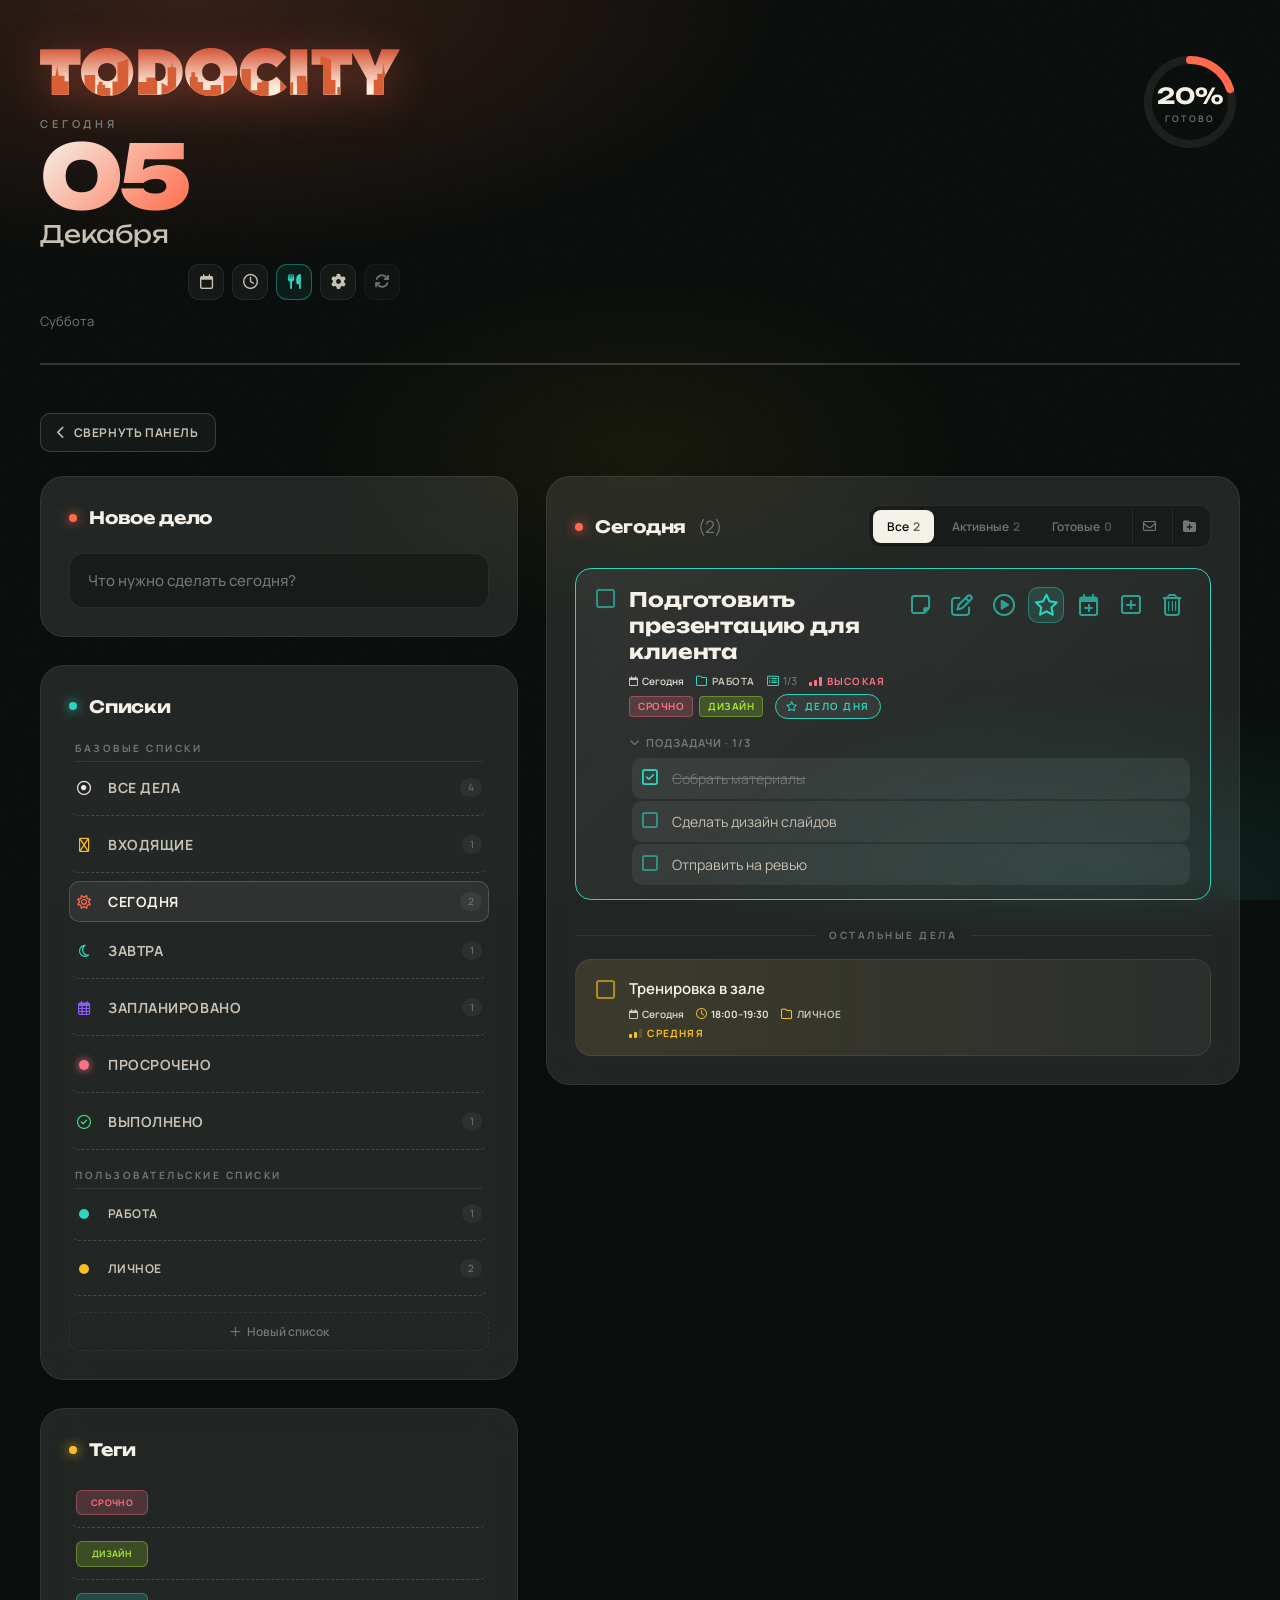
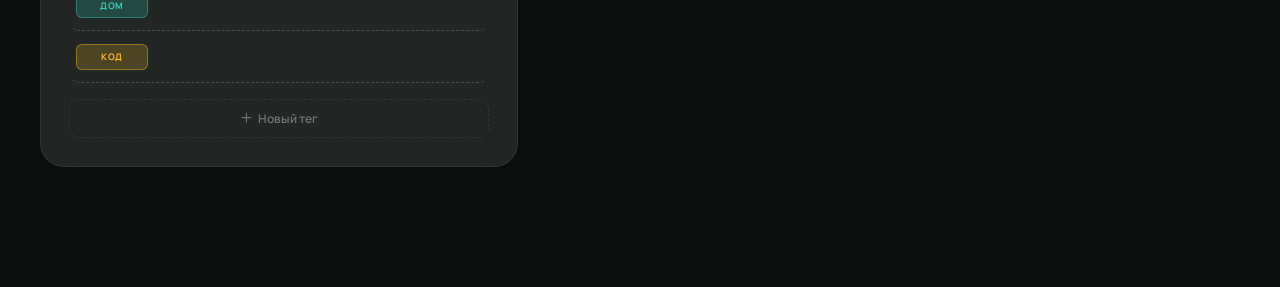
==== index.html @ 01aa70b5 "Mobile task card: full-width horizontal text, action buttons on own row, always visible on touch (v4" ====
<!DOCTYPE html>
<html lang="ru">
<head>
<meta charset="UTF-8">
<meta name="viewport" content="width=device-width, initial-scale=1.0">
<title>Список дел на день</title>
<link rel="preconnect" href="https://fonts.googleapis.com">
<link rel="preconnect" href="https://fonts.gstatic.com" crossorigin>
<link href="https://fonts.googleapis.com/css2?family=Unbounded:wght@400;700;900&family=Manrope:wght@300;400;500;600;700;800&display=swap" rel="stylesheet">
<link rel="stylesheet" href="https://cdnjs.cloudflare.com/ajax/libs/font-awesome/6.4.0/css/all.min.css">
<link rel="stylesheet" href="style.css?v=43">
<script src="main.js?v=44" defer></script>
</head>
<body>
<div class="app">
  <header class="header">
    <div class="header-left">
    <div class="brand">
      <img src="logo-todocity.svg" alt="TODOCITY" class="brand-img">
    </div>
    <div class="date-block">
      <div class="date-label" id="dateLabel">Сегодня</div>
      <div class="date-main">
        <div class="date-text">
          <div class="date-day" id="dateDay">--</div>
          <div class="date-month" id="dateMonth">---</div>
        </div>
        <div class="date-actions">
          <button class="calendar-toggle-btn" id="calToggle" aria-label="Открыть календарь">
            <i class="fa-regular fa-calendar"></i>
          </button>
          <button class="calendar-toggle-btn" id="timelineToggle" aria-label="Почасовое расписание" title="Почасовое расписание">
            <i class="fa-regular fa-clock"></i>
          </button>
          <a class="calendar-toggle-btn" href="calcalk/" title="КалКалк — калории и вода" aria-label="Открыть КалКалк">
            <i class="fa-solid fa-utensils"></i>
          </a>
          <button class="calendar-toggle-btn" id="settingsBtn" data-action="open-settings" title="Настройки">
            <i class="fa-solid fa-gear"></i>
          </button>
          <button class="calendar-toggle-btn" id="syncNowBtn" data-action="sync-toolbar" title="Синхронизировать" aria-label="Синхронизировать">
            <i class="fa-solid fa-arrows-rotate"></i>
          </button>
        </div>
      </div>
      <div class="date-weekday" id="dateWeekday">---</div>
      <div class="calendar-popover" id="calendarPopover" style="display: none;"></div>
    </div>
    </div>
    <div class="title-block">
      <div class="progress-ring">
        <svg width="100" height="100" viewBox="0 0 100 100">
          <circle class="bg" cx="50" cy="50" r="42"></circle>
          <circle class="fg" cx="50" cy="50" r="42" stroke-dasharray="263.9" stroke-dashoffset="263.9" id="progressCircle"></circle>
        </svg>
        <div class="progress-text">
          <div class="progress-num" id="progressNum">0%</div>
          <div class="progress-label">Готово</div>
        </div>
      </div>
    </div>
  </header>

  <div class="top-controls">
    <button id="toggleSidebarBtn" class="sidebar-toggle-btn" data-action="toggle-sidebar" title="Свернуть/Развернуть панель">
      <i class="fa-solid fa-chevron-left"></i>
      <span>Свернуть панель</span>
    </button>
  </div>

  <div class="main-grid">
    <div class="left-container">
      <div class="left-col">
        <section class="card" id="formCard">
          <h2 class="card-title"><span class="dot"></span>Новое дело</h2>
          <form class="add-form" id="addForm">
            <input type="text" class="input-text" id="taskInput" placeholder="Что нужно сделать сегодня?" maxlength="140" required>
            
<div class="form-collapsible">
  <div class="field-group">
  <div class="field-label">Дата начала работ</div>
    <input type="date" class="input-text" id="taskDueDateInput">
  </div>

  <div class="field-group">
    <div class="field-label">Время начала</div>
    <div class="time-input-wrap">
      <input type="time" class="input-text" id="taskStartTimeInput">
      <button type="button" class="time-clear-btn" data-clear="taskStartTimeInput" aria-label="Очистить время начала" title="Очистить"><i class="fa-solid fa-xmark"></i></button>
    </div>
  </div>

  <div class="field-group">
    <div class="field-label">Время окончания</div>
    <div class="time-input-wrap">
      <input type="time" class="input-text" id="taskEndTimeInput">
      <button type="button" class="time-clear-btn" data-clear="taskEndTimeInput" aria-label="Очистить время окончания" title="Очистить"><i class="fa-solid fa-xmark"></i></button>
    </div>
  </div>

  <div class="field-group">
  <div class="field-label">Дата завершения работ</div>
  <input type="date" class="input-text" id="taskEndDateInput">
</div>

  <div class="field-group">
    <div class="field-label">Список</div>
    <select id="taskGroupSelect" class="select-styled"></select>
  </div>

  <div class="field-group">
    <div class="field-label">Теги</div>
    <div class="tag-picker" id="formTagPicker"></div>
  </div>

  <div class="field-group">
    <div class="field-label">Важность</div>
    <div class="importance-picker">
      <button type="button" class="imp-btn active" data-imp="none"><div class="imp-bars"><span></span><span></span><span></span></div>Без</button>
      <button type="button" class="imp-btn" data-imp="low"><div class="imp-bars"><span></span><span></span><span></span></div>Низкая</button>
      <button type="button" class="imp-btn" data-imp="medium"><div class="imp-bars"><span></span><span></span><span></span></div>Средняя</button>
      <button type="button" class="imp-btn" data-imp="high"><div class="imp-bars"><span></span><span></span><span></span></div>Высокая</button>
    </div>
  </div>

  <!-- НОВОЕ ПОЛЕ: ТАЙМЕР -->
  <div class="field-group">
    <div class="field-label">Таймер</div>
    <select class="select-styled" id="taskTimerSelect">
      <option value="300">5 минут</option>
      <option value="600">10 минут</option>
      <option value="900">15 минут</option>
      <option value="1800" selected>30 минут</option>
      <option value="2700">45 минут</option>
      <option value="3600">60 минут</option>
      <option value="5400">90 минут</option>
    </select>
  </div>

  <!-- НОВОЕ ПОЛЕ: ПОВТОР -->
  <div class="field-group">
    <div class="field-label">Повтор</div>
    <div class="repeat-picker" id="formRepeatPicker">
      <div class="repeat-options">
        <button type="button" class="repeat-opt-btn active" data-rep="none">Без повтора</button>
        <button type="button" class="repeat-opt-btn" data-rep="daily">Ежедневно</button>
        <button type="button" class="repeat-opt-btn" data-rep="weekly">В дни недели</button>
        <button type="button" class="repeat-opt-btn" data-rep="monthly">Ежемесячно</button>
      </div>
      <div class="weekdays-picker" id="formWeekdaysPicker" style="display: none;">
        <button type="button" class="weekday-btn" data-day="0">Вс</button>
        <button type="button" class="weekday-btn" data-day="1">Пн</button>
        <button type="button" class="weekday-btn" data-day="2">Вт</button>
        <button type="button" class="weekday-btn" data-day="3">Ср</button>
        <button type="button" class="weekday-btn" data-day="4">Чт</button>
        <button type="button" class="weekday-btn" data-day="5">Пт</button>
        <button type="button" class="weekday-btn" data-day="6">Сб</button>
      </div>
    </div>
  </div>

  <div class="field-group">
    <div class="field-label">Заметка</div>
    <textarea class="input-text" id="taskNoteInput" placeholder="Дополнительные детали..." maxlength="300" rows="2"></textarea>
  </div>

  <div class="form-actions">
    <button type="button" class="btn-exit" id="formCancelBtn"><i class="fa-solid fa-xmark"></i>Выйти</button>
    <button type="submit" class="btn-primary"><i class="fa-solid fa-plus"></i>Добавить</button>
  </div>
  <div class="form-actions-hint"><kbd>Enter</kbd> — добавить&nbsp;·&nbsp;<kbd>Esc</kbd> — выйти</div>
</div>
          </form>
        </section>

        <section class="card" id="listsCard">
          <h2 class="card-title"><span class="dot teal"></span>Списки</h2>

          <div class="groups-subheader">Базовые списки</div>
    <div class="group-divider"></div>

          <div class="groups-list" id="groupsBar"></div>
        </section>

        <section class="card" id="tagsCard">
          <h2 class="card-title"><span class="dot amber"></span>Теги</h2>
          <div class="tags-list" id="tagsBar"></div>
        </section>
      </div>
    </div>

    <div class="right-col">
      <section class="card" id="tasksCard">
        <div class="tasks-header">
          <div class="tasks-title-wrap">
            <h2 class="card-title" style="margin:0;"><span class="dot"></span><span id="tasksTitleText">Все дела</span> <span id="taskCount" style="color: var(--muted); font-weight: 400; font-family: 'Manrope', sans-serif;">(0)</span></h2>
          </div>
          <div class="filters">
            <button class="filter-btn active" data-filter="all">Все<span class="count" id="cntAll">0</span></button>
            <button class="filter-btn" data-filter="active">Активные<span class="count" id="cntActive">0</span></button>
            <button class="filter-btn" data-filter="done">Готовые<span class="count" id="cntDone">0</span></button>
            <button class="filter-btn share-btn" data-action="open-share" title="Отправить список на e-mail"><i class="fa-regular fa-envelope"></i></button>
            <button class="filter-btn share-btn" data-action="add-folder" title="Добавить тематическую папку"><i class="fa-solid fa-folder-plus"></i></button>
          </div>
        </div>
        <div class="tasks-list" id="tasksList"></div>
      </section>
    </div>
  </div>
</div>

<!-- Модальное окно настроек -->
<div class="modal-overlay" id="settingsModal" style="display: none;">
  <div class="modal-content">
    <div class="modal-header">
      <h2 class="modal-title">Системные настройки</h2>
      <button class="modal-close" data-action="close-settings"><i class="fa-solid fa-times"></i></button>
    </div>
    <div class="setting-item">
      <span class="setting-label">Цвет темы</span>
      <div class="theme-switcher" id="themeSwitcher">
        <button class="theme-btn active" data-theme-val="dark"><i class="fa-solid fa-moon"></i>Тёмная</button>
        <button class="theme-btn" data-theme-val="light"><i class="fa-solid fa-sun"></i>Светлая</button>
      </div>
    </div>
    <div class="setting-item">
      <span class="setting-label">Автоформатирование списка дел на день</span>
      <label class="setting-check" title="Дело дня → повторяющиеся → по приоритету; без приоритета — в конце">
        <input type="checkbox" id="autoFormatCheck"><span class="switch"></span>
      </label>
    </div>
    <div class="setting-item sync-section">
      <span class="setting-label">Аккаунт и синхронизация</span>
      <div id="syncBox"></div>
    </div>
    <div class="setting-item" style="flex-direction: column; align-items: stretch; gap: 10px; border-bottom: none;">
      <span class="setting-label">Видимость базовых списков</span>
      <div class="visibility-list" id="visibilityList"></div>
    </div>
  </div>
</div>
<!-- Модальное окно заметки -->
<div class="modal-overlay" id="noteModal" style="display: none;">
  <div class="modal-content">
    <div class="modal-header">
      <h2 class="modal-title" id="noteModalTitle">Заметка</h2>
      <button class="modal-close" data-action="close-note"><i class="fa-solid fa-times"></i></button>
    </div>
    <div id="noteModalContent">
      <!-- Здесь будет редактор -->
    </div>
    <div class="note-modal-footer" id="noteModalFooter">
      <button class="btn-cancel" data-action="cancel-edit-note">Отмена</button>
      <button class="btn-save" data-action="save-edit-note">Сохранить</button>
    </div>
  </div>
</div>
<!-- Модальное окно кастомизации иконки -->
<div class="modal-overlay" id="iconModal" style="display: none;">
  <div class="modal-content">
    <div class="modal-header">
      <h2 class="modal-title">Настройка иконки</h2>
      <button class="modal-close" data-action="close-icon-modal"><i class="fa-solid fa-times"></i></button>
    </div>
    <div class="setting-item" style="border: none; padding-bottom: 20px;">
      <span class="setting-label">Цвет иконки</span>
      <div class="palette-wrap">
        <input type="color" id="iconColorPicker" class="color-picker" value="#ff6b4a">
      </div>
    </div>
    <div class="field-label" style="margin-bottom: 10px;">Выбрать иконку</div>
    <div class="icon-picker-grid" id="iconPickerGrid"></div>
  </div>
</div>
<!-- Плавающий таймер -->
<div class="floating-timer" id="floatingTimer" style="display: none;">
  <div class="ft-icon"><i class="fa-regular fa-circle-dot"></i></div>
  <div class="ft-info">
    <div class="ft-text" id="ftText">Фокус</div>
    <div class="ft-time" id="ftTime">30:00</div>
  </div>
  <button class="ft-btn" id="ftToggle" data-action="toggle-pause"><i class="fa-regular fa-circle-pause"></i></button>
  <button class="ft-btn danger" id="ftStop" data-action="stop-timer"><i class="fa-regular fa-circle-stop"></i></button>
</div>
<!-- Выезжающая панель почасового расписания -->
<div class="timeline-panel" id="timelinePanel">
  <div class="timeline-header">
    <h3 class="timeline-title">Почасовое расписание</h3>
    <button class="timeline-close" id="timelineClose" aria-label="Задвинуть панель" title="Задвинуть панель">
      <i class="fa-solid fa-chevron-right"></i>
    </button>
  </div>
  <div class="timeline-subtitle" id="timelineSubtitle">—</div>
  <div class="timeline-now-clock" id="timelineNowClock" style="display: none;"></div>
  <div class="timeline-hours" id="timelineHours"></div>
</div>
<!-- Модальное окно отправки списка на e-mail -->
<div class="modal-overlay" id="shareModal" style="display: none;">
  <div class="modal-content">
    <div class="modal-header">
      <h2 class="modal-title">Отправить список на e-mail</h2>
      <button class="modal-close" data-action="close-share"><i class="fa-solid fa-times"></i></button>
    </div>
    <div class="setting-item" style="flex-direction: column; align-items: stretch; gap: 10px; border-bottom: none;">
      <span class="setting-label">Получатель (e-mail)</span>
      <input type="email" class="input-text" id="shareEmailInput" placeholder="name@example.com">
      <span class="setting-label">Тема письма</span>
      <input type="text" class="input-text" id="shareSubjectInput" maxlength="120">
      <span class="setting-label">Предпросмотр письма</span>
      <div id="sharePreview" class="share-preview"></div>
      <span class="setting-label">Текстовая версия (отправится через почтовую программу, можно поправить)</span>
      <textarea class="input-text" id="shareBodyInput" rows="8" style="min-height: 150px;"></textarea>
    </div>
    <div class="note-modal-footer">
      <button class="btn-cancel" data-action="cancel-share">Отмена</button>
      <button class="btn-cancel" data-action="copy-share-html"><i class="fa-regular fa-copy"></i> Скопировать красивое письмо</button>
      <button class="btn-save" data-action="send-share"><i class="fa-regular fa-paper-plane"></i> Отправить</button>
    </div>
  </div>
</div>
<div class="toast-container" id="toastContainer"></div>
</body>
</html>
---- style.css ----
:root {
  /* Базовые (тёмная тема) */
  --bg: #0a0e0c;
  --bg-elevated: #131816;
  --bg-card: rgba(255, 255, 255, 0.045);
  --bg-card-hover: rgba(255, 255, 255, 0.07);
  --bg-input: rgba(0, 0, 0, 0.28);
  --bg-input-focus: rgba(0, 0, 0, 0.4);
  --bg-input-active: rgba(255, 255, 255, 0.06);
  --fg: #f5f1e8;
  --fg-dim: #c7c0b3;
  --muted: #6f7872;
  --border: rgba(245, 241, 232, 0.08);
  --border-strong: rgba(245, 241, 232, 0.18);
  --accent: #ff6b4a;
  --accent-2: #2dd4bf;
  --accent-3: #fbbf24;
  --danger: #fb7185;
  --success: #4ade80;
}

body[data-theme="light"] {
  --bg: #f0f4f2;
  --bg-elevated: #ffffff;
  --bg-card: rgba(0, 0, 0, 0.025);
  --bg-card-hover: rgba(0, 0, 0, 0.045);
  --bg-input: rgba(0, 0, 0, 0.04);
  --bg-input-focus: rgba(0, 0, 0, 0.06);
  --bg-input-active: rgba(0, 0, 0, 0.06);
  --fg: #1a1e1c;
  --fg-dim: #4a524e;
  --muted: #8a948f;
  --border: rgba(0, 0, 0, 0.08);
  --border-strong: rgba(0, 0, 0, 0.15);
  --accent: #e54a2a;
  --accent-2: #0d9488;
  --accent-3: #d97706;
  --danger: #e11d48;
  --success: #16a34a;
}

* { box-sizing: border-box; margin: 0; padding: 0; }
html { scroll-behavior: smooth; }

body {
  background: var(--bg); color: var(--fg);
  font-family: 'Manrope', sans-serif;
  min-height: 100vh; position: relative; overflow-x: hidden;
  font-weight: 400; line-height: 1.5;
}

body::before {
  content: ''; position: fixed; inset: 0;
  background:
    radial-gradient(ellipse 80% 50% at 15% 0%, rgba(255, 107, 74, 0.18), transparent 60%),
    radial-gradient(ellipse 60% 40% at 85% 100%, rgba(45, 212, 191, 0.13), transparent 60%),
    radial-gradient(ellipse 40% 30% at 50% 50%, rgba(251, 191, 36, 0.06), transparent 70%);
  pointer-events: none; z-index: 0;
  transition: opacity 0.3s;
}

body[data-theme="light"]::before {
  background:
    radial-gradient(ellipse 80% 50% at 15% 0%, rgba(255, 107, 74, 0.1), transparent 60%),
    radial-gradient(ellipse 60% 40% at 85% 100%, rgba(13, 148, 136, 0.08), transparent 60%);
}

body::after {
  content: ''; position: fixed; inset: 0;
  background-image: url("data:image/svg+xml,%3Csvg viewBox='0 0 200 200' xmlns='http://www.w3.org/2000/svg'%3E%3Cfilter id='n'%3E%3CfeTurbulence type='fractalNoise' baseFrequency='0.9' numOctaves='3'/%3E%3C/filter%3E%3Crect width='100%25' height='100%25' filter='url(%23n)' opacity='0.4'/%3E%3C/svg%3E");
  opacity: 0.035; pointer-events: none; z-index: 0; mix-blend-mode: overlay;
}

.app { position: relative; z-index: 1; padding: 48px 40px 120px; transition: margin-right 0.45s cubic-bezier(0.22, 1, 0.36, 1); }
/* Открытый таймлайн сдвигает контент влево, а не перекрывает его */
body.timeline-open .app { margin-right: 420px; }

/* ===== ШАПКА ===== */
.header { display: flex; justify-content: space-between; align-items: flex-start; margin-bottom: 48px; padding-bottom: 32px; border-bottom: 2px solid var(--border-strong); gap: 32px; flex-wrap: wrap; }

.header-left { display: flex; flex-direction: column; gap: 20px; width: min(360px, 100%); }
.brand { display: inline-flex; align-items: center; gap: 12px; }
.brand-img { width: 100%; height: auto; display: block; filter: drop-shadow(0 8px 20px rgba(255, 107, 74, 0.35)); }
.date-block { position: relative; display: flex; flex-direction: column; gap: 6px; }
.date-label { font-size: 11px; letter-spacing: 0.35em; text-transform: uppercase; color: var(--muted); font-weight: 700; }
.date-main { display: flex; flex-wrap: wrap; align-items: flex-end; justify-content: space-between; gap: 12px; container-type: inline-size; }
.date-text { display: flex; flex-direction: column; align-items: flex-start; gap: 2px; flex: 0 1 auto; min-width: 0; white-space: nowrap; }
.date-day { font-family: 'Unbounded', sans-serif; font-size: 88px; font-weight: 900; line-height: 0.85; background: linear-gradient(135deg, var(--fg) 0%, var(--accent) 100%); -webkit-background-clip: text; background-clip: text; color: transparent; letter-spacing: -0.04em; }
.date-month { font-family: 'Unbounded', sans-serif; font-size: 24px; font-weight: 400; color: var(--fg-dim); }
.date-actions { display: flex; flex-wrap: wrap; justify-content: flex-end; gap: 8px; flex: 0 0 auto; margin-left: auto; }
/* дата подстраивается под фактическую ширину блока, кнопки не сжимаются */
@container (max-width: 340px) { .date-day { font-size: 64px; } .date-month { font-size: 18px; } }
@container (max-width: 300px) { .date-day { font-size: 54px; } .date-month { font-size: 16px; } .calendar-toggle-btn { width: 30px; height: 30px; flex-basis: 30px; font-size: 13px; border-radius: 9px; } }
.date-weekday { font-size: 13px; color: var(--muted); margin-top: 2px; }

.calendar-toggle-btn {
  margin-bottom: 4px; width: 36px; height: 36px; flex: 0 0 36px;
  background: var(--bg-card); border: 1px solid var(--border);
  border-radius: 11px; color: var(--fg-dim); cursor: pointer;
  font-size: 15px; display: flex; align-items: center; justify-content: center;
  transition: all 0.2s; text-decoration: none;
}
.calendar-toggle-btn:hover { border-color: var(--accent); color: var(--accent); background: rgba(255,107,74,0.1); }
/* Переход в КалКалк — цветная, чтобы отличалась от прочих кнопок блока */
a.calendar-toggle-btn { color: var(--accent-2); border-color: color-mix(in srgb, var(--accent-2) 40%, transparent); background: color-mix(in srgb, var(--accent-2) 8%, transparent); }
a.calendar-toggle-btn:hover { color: var(--accent-2); border-color: var(--accent-2); background: color-mix(in srgb, var(--accent-2) 18%, transparent); }

/* ===== КАЛЕНДАРЬ ===== */
.calendar-popover {
  position: absolute; top: 100%; left: 0; margin-top: 16px;
  background: var(--bg-elevated); border: 1px solid var(--border-strong);
  border-radius: 16px; padding: 16px; z-index: 50;
  width: 300px; box-shadow: 0 12px 32px rgba(0,0,0,0.2);
  backdrop-filter: blur(20px); -webkit-backdrop-filter: blur(20px);
  animation: task-in 0.2s ease-out;
}
.cal-header { display: flex; justify-content: space-between; align-items: center; margin-bottom: 12px; }
.cal-title { background: transparent; border: none; color: var(--fg); font-family: 'Unbounded', sans-serif; font-weight: 700; cursor: pointer; font-size: 13px; text-transform: capitalize; padding: 4px 8px; border-radius: 6px; transition: all 0.2s; }
.cal-title:hover { background: var(--bg-card-hover); color: var(--accent); }
.cal-nav-btn { background: transparent; border: 1px solid var(--border); color: var(--fg-dim); width: 28px; height: 28px; border-radius: 8px; cursor: pointer; display: flex; align-items: center; justify-content: center; transition: all 0.2s; }
.cal-nav-btn:hover { border-color: var(--accent); color: var(--accent); }

.cal-grid { display: grid; grid-template-columns: repeat(7, 1fr); gap: 4px; }
.cal-months-grid { grid-template-columns: repeat(3, 1fr); gap: 8px; }
.cal-day-name { font-size: 10px; color: var(--muted); text-align: center; padding-bottom: 8px; font-weight: 700; text-transform: uppercase; }

.cal-day, .cal-month {
  background: var(--bg-card); border: 1px solid transparent;
  color: var(--fg-dim); font-size: 12px; font-weight: 600;
  border-radius: 8px; padding: 8px 0; cursor: pointer; transition: all 0.15s;
  display: flex; align-items: center; justify-content: center; text-align: center;
}
.cal-day:hover, .cal-month:hover { background: var(--bg-card-hover); color: var(--fg); border-color: var(--border-strong); }
.cal-day.outside { opacity: 0.3; }
.cal-day.today, .cal-month.current { background: var(--accent-3); color: #0a0e0c; border-color: var(--accent-3); font-weight: 800; }
.cal-day.selected, .cal-month.selected { border-color: var(--accent); color: var(--accent); box-shadow: 0 0 0 1px var(--accent); background: rgba(255,107,74,0.1); }
.cal-day.today.selected { background: var(--accent); color: #fff; border-color: var(--accent); box-shadow: none; }

.cal-today-btn { margin-top: 12px; width: 100%; padding: 8px; background: var(--bg-card); border: 1px solid var(--border); color: var(--fg-dim); border-radius: 8px; cursor: pointer; font-family: inherit; font-size: 11px; font-weight: 700; text-transform: uppercase; letter-spacing: 0.1em; transition: all 0.2s; }
.cal-today-btn:hover { background: var(--accent); color: #fff; border-color: var(--accent); }

.title-block { display: flex; flex-direction: column; align-items: flex-end; gap: 12px; }
.title { font-family: 'Unbounded', sans-serif; font-size: 32px; font-weight: 700; line-height: 1; letter-spacing: -0.02em; display: flex; align-items: center; gap: 12px; }
.title .logo-mark { width: 38px; height: 38px; border-radius: 10px; background: linear-gradient(135deg, var(--accent), var(--accent-3)); display: flex; align-items: center; justify-content: center; font-size: 16px; color: #0a0e0c; box-shadow: 0 8px 24px rgba(255, 107, 74, 0.35); }
.subtitle { font-size: 13px; color: var(--muted); text-align: right; }

.progress-ring { position: relative; width: 100px; height: 100px; margin-top: 4px; }
.progress-ring svg { transform: rotate(-90deg); display: block; }
.progress-ring circle { fill: none; stroke-width: 8; }
.progress-ring .bg { stroke: var(--border); }
.progress-ring .fg { stroke: var(--accent); stroke-linecap: round; transition: stroke-dashoffset 0.8s cubic-bezier(0.4, 0, 0.2, 1), stroke 0.4s; }
.progress-text { position: absolute; inset: 0; display: flex; flex-direction: column; align-items: center; justify-content: center; }
.progress-num { font-family: 'Unbounded', sans-serif; font-size: 22px; font-weight: 700; }
.progress-label { font-size: 9px; letter-spacing: 0.25em; color: var(--muted); text-transform: uppercase; font-weight: 600; }

/* ===== ВЕРХНЯЯ ПАНЕЛЬ КНОПОК ===== */
.top-controls {
  display: flex;
  gap: 12px;
  align-items: center;
  margin-bottom: 24px;
}
.sidebar-toggle-btn, .settings-btn {
  display: inline-flex; align-items: center; gap: 8px;
  background: var(--bg-card); border: 1px solid var(--border-strong);
  color: var(--fg-dim); padding: 10px 16px; border-radius: 10px;
  cursor: pointer; font-family: inherit; font-size: 12px; font-weight: 700;
  text-transform: uppercase; letter-spacing: 0.05em; transition: all 0.2s;
  white-space: nowrap;
}
.settings-btn { padding: 10px 12px; }
#syncNowBtn.logged-out { opacity: 0.55; }
.sidebar-toggle-btn:hover, .settings-btn:hover { background: var(--bg-card-hover); color: var(--accent); border-color: var(--accent); }
.sidebar-toggle-btn i, .settings-btn i { font-size: 13px; }

/* ===== СЕТКА ===== */
.main-grid { display: grid; grid-template-columns: 1fr 1.45fr; gap: 28px; align-items: start; transition: grid-template-columns 0.3s ease; }
.left-container { display: flex; flex-direction: column; gap: 20px; position: sticky; top: 32px; }
.left-col { display: flex; flex-direction: column; gap: 28px; }
.right-col { display: flex; flex-direction: column; gap: 28px; }

body.sidebar-collapsed .main-grid { grid-template-columns: 1fr; justify-items: center; }
body.sidebar-collapsed .left-col { display: none; }
body.sidebar-collapsed .right-col { width: 100%; max-width: 840px; margin: 0 auto; }

/* ===== КАРТОЧКА ===== */
.card { background: rgba(255, 255, 255, 0.10); border: 1px solid var(--border); border-radius: 24px; padding: 28px; backdrop-filter: blur(20px); -webkit-backdrop-filter: blur(20px); width: 100%; }
body[data-theme="light"] .card { background: rgba(255, 255, 255, 0.75); box-shadow: 0 4px 12px rgba(0,0,0,0.04); }
.card-title { font-family: 'Unbounded', sans-serif; font-size: 17px; font-weight: 700; letter-spacing: -0.01em; margin-bottom: 22px; display: flex; align-items: center; gap: 12px; }
.card-title .dot { width: 8px; height: 8px; border-radius: 50%; background: var(--accent); box-shadow: 0 0 12px var(--accent); }
.card-title .dot.teal { background: var(--accent-2); box-shadow: 0 0 12px var(--accent-2); }
.card-title .dot.amber { background: var(--accent-3); box-shadow: 0 0 12px var(--accent-3); }

/* ===== ФОРМА ===== */
.add-form { display: flex; flex-direction: column; }
.input-text { width: 100%; background: var(--bg-input); border: 1px solid var(--border); border-radius: 14px; padding: 16px 18px; color: var(--fg); font-family: inherit; font-size: 15px; font-weight: 500; transition: all 0.2s; }
.input-text:focus { outline: none; border-color: var(--accent); background: var(--bg-input-focus); box-shadow: 0 0 0 4px rgba(255, 107, 74, 0.1); }
.input-text::placeholder { color: var(--muted); }
textarea.input-text { resize: vertical; min-height: 60px; font-family: inherit; line-height: 1.5; margin-top: 4px; }
input[type="date"].input-text { color-scheme: dark; padding-right: 44px; }
body[data-theme="light"] input[type="date"].input-text { color-scheme: light; }
input[type="time"].input-text { color-scheme: dark; padding-right: 44px; }
body[data-theme="light"] input[type="time"].input-text { color-scheme: light; }
/* Быстрая очистка времени: крестик появляется при заданном значении */
.time-input-wrap { position: relative; }
.time-input-wrap.has-value input[type="time"].input-text { padding-right: 72px; }
.time-input-wrap.has-value input[type="time"].edit-input { padding-right: 62px; }
.time-clear-btn { position: absolute; right: 42px; top: 50%; transform: translateY(-50%); width: 22px; height: 22px; display: none; align-items: center; justify-content: center; border: none; border-radius: 6px; background: transparent; color: var(--muted); cursor: pointer; font-size: 12px; transition: all 0.15s; }
.time-input-wrap.has-value .time-clear-btn { display: flex; }
.time-clear-btn:hover { color: var(--fg); background: var(--bg-input-active); }

.form-collapsible {
  display: flex; flex-direction: column; gap: 20px;
  overflow: hidden; max-height: 1400px; opacity: 1;
  transition: max-height 0.3s ease, opacity 0.3s ease, margin-top 0.3s ease;
  margin-top: 20px;
}
.add-form:not(.active) .form-collapsible {
  max-height: 0; opacity: 0; margin-top: 0; pointer-events: none;
}

.field-group { display: flex; flex-direction: column; gap: 12px; }
.field-label { font-size: 10px; letter-spacing: 0.25em; text-transform: uppercase; color: var(--muted); font-weight: 700; }

.select-styled { width: 100%; background: var(--bg-input); border: 1px solid var(--border); border-radius: 14px; padding: 16px 44px 16px 18px; color: var(--fg); font-family: inherit; font-size: 15px; font-weight: 500; appearance: none; -webkit-appearance: none; cursor: pointer; background-image: url("data:image/svg+xml,%3Csvg xmlns='http://www.w3.org/2000/svg' viewBox='0 0 24 24' fill='none' stroke='%238a948f' stroke-width='2'%3E%3Cpolyline points='6 9 12 15 18 9'%3E%3C/polyline%3E%3C/svg%3E"); background-repeat: no-repeat; background-position: right 18px center; background-size: 16px; transition: all 0.2s; }
.select-styled:focus { outline: none; border-color: var(--accent); box-shadow: 0 0 0 4px rgba(255, 107, 74, 0.1); }
.select-styled option { background: var(--bg-elevated); color: var(--fg); }

/* ===== ВАЖНОСТЬ ===== */
.importance-picker { display: grid; grid-template-columns: repeat(4, 1fr); gap: 8px; }
.imp-btn { background: var(--bg-input); border: 1px solid var(--border); border-radius: 12px; padding: 12px 4px; color: var(--fg-dim); font-family: inherit; font-size: 12px; font-weight: 600; cursor: pointer; transition: all 0.2s; display: flex; flex-direction: column; align-items: center; gap: 8px; }
.imp-btn:hover { background: var(--bg-card-hover); color: var(--fg); }
.imp-btn[data-imp="none"] { color: var(--muted); }
.imp-btn[data-imp="low"] { color: var(--success); }
.imp-btn[data-imp="medium"] { color: var(--accent-3); }
.imp-btn[data-imp="high"] { color: var(--danger); }
.imp-btn.active { background: var(--bg-input-active); border-color: currentColor; box-shadow: 0 0 0 1px currentColor, 0 8px 24px -8px currentColor; }
.imp-bars { display: flex; gap: 3px; align-items: flex-end; height: 14px; }
.imp-bars span { width: 4px; background: currentColor; border-radius: 1px; }

.imp-btn[data-imp="none"] .imp-bars span:nth-child(1) { height: 5px; opacity: 0.25; }
.imp-btn[data-imp="none"] .imp-bars span:nth-child(2) { height: 9px; opacity: 0.25; }
.imp-btn[data-imp="none"] .imp-bars span:nth-child(3) { height: 14px; opacity: 0.25; }
.imp-btn[data-imp="low"] .imp-bars span:nth-child(1) { height: 5px; opacity: 1; }
.imp-btn[data-imp="low"] .imp-bars span:nth-child(2) { height: 9px; opacity: 0.25; }
.imp-btn[data-imp="low"] .imp-bars span:nth-child(3) { height: 14px; opacity: 0.25; }
.imp-btn[data-imp="medium"] .imp-bars span:nth-child(1) { height: 5px; opacity: 1; }
.imp-btn[data-imp="medium"] .imp-bars span:nth-child(2) { height: 9px; opacity: 1; }
.imp-btn[data-imp="medium"] .imp-bars span:nth-child(3) { height: 14px; opacity: 0.25; }
.imp-btn[data-imp="high"] .imp-bars span:nth-child(1) { height: 5px; opacity: 1; }
.imp-btn[data-imp="high"] .imp-bars span:nth-child(2) { height: 9px; opacity: 1; }
.imp-btn[data-imp="high"] .imp-bars span:nth-child(3) { height: 14px; opacity: 1; }

.btn-primary { background: var(--fg); color: var(--bg); border: none; border-radius: 14px; padding: 16px 24px; font-family: 'Unbounded', sans-serif; font-size: 13px; font-weight: 700; letter-spacing: 0.05em; cursor: pointer; transition: all 0.25s; display: flex; align-items: center; justify-content: center; gap: 10px; text-transform: uppercase; }
.btn-primary:hover { background: var(--accent); color: #fff; transform: translateY(-2px); box-shadow: 0 12px 28px -8px var(--accent); }
.btn-primary:active { transform: translateY(0); }
.form-actions { display: flex; gap: 10px; }
.form-actions .btn-primary { flex: 1; }
.btn-exit { flex: 1; background: transparent; color: var(--fg-dim); border: 1px solid var(--border-strong); border-radius: 14px; padding: 16px 24px; font-family: 'Unbounded', sans-serif; font-size: 13px; font-weight: 700; letter-spacing: 0.05em; text-transform: uppercase; cursor: pointer; display: flex; align-items: center; justify-content: center; gap: 10px; transition: all 0.25s; }
.btn-exit:hover { color: var(--fg); background: var(--bg-card-hover); }
.btn-exit:active { transform: translateY(1px); }
.form-actions-hint { display: flex; align-items: center; justify-content: center; gap: 4px; font-size: 11px; color: var(--muted); }
.form-actions-hint kbd { font-family: inherit; font-size: 10px; padding: 2px 6px; background: var(--bg-input); border: 1px solid var(--border); border-radius: 4px; color: var(--fg-dim); }

/* ===== ПАЛИТРА И ТЕГИ ===== */
.palette-wrap { display: flex; align-items: center; gap: 10px; cursor: pointer; }
.color-picker { width: 32px; height: 32px; border: 1px solid var(--border-strong); border-radius: 8px; cursor: pointer; background: transparent; padding: 0; }
.color-picker::-webkit-color-swatch-wrapper { padding: 2px; }
.color-picker::-webkit-color-swatch { border: none; border-radius: 6px; }
.color-picker::-moz-color-swatch { border: none; border-radius: 6px; }
.palette-label { font-size: 11px; color: var(--fg-dim); font-weight: 700; text-transform: uppercase; letter-spacing: 0.05em; }

.tags-list { display: flex; flex-direction: column; gap: 0; margin-bottom: 0; }
.tag-item { display: flex; align-items: center; justify-content: flex-start; border-radius: 10px; padding: 0 6px 0 6px; transition: all 0.2s; border: 1px solid transparent; border-bottom: 1px dashed var(--border-strong); padding-bottom: 8px; margin-bottom: 8px; }
.tag-item:last-child { border-bottom: none; margin-bottom: 0; padding-bottom: 0; }
.tag-pill { display: inline-flex; align-items: center; justify-content: center; width: calc(8ch + 24px); flex-shrink: 0; padding: 5px 12px; border-radius: 6px; background: color-mix(in srgb, var(--tag-color) 20%, transparent); color: var(--tag-color); font-size: 9px; font-weight: 700; text-transform: uppercase; letter-spacing: 0.05em; border: 1px solid color-mix(in srgb, var(--tag-color) 40%, transparent); white-space: nowrap; overflow: hidden; text-overflow: ellipsis; margin: 4px 0; }
.tag-controls { display: flex; gap: 2px; opacity: 0; transition: opacity 0.15s; flex-shrink: 0; margin-left: auto; }
.tag-item:hover .tag-controls { opacity: 1; }
.tag-control-btn { background: transparent; border: none; color: var(--muted); cursor: pointer; font-size: 12px; border-radius: 6px; padding: 6px; transition: all 0.15s; }
.tag-control-btn:hover { color: var(--fg); background: var(--bg-card-hover); }
.tag-control-btn.delete:hover { color: var(--danger); }

.tag-picker { display: flex; flex-wrap: wrap; gap: 8px; }
.tag-picker-btn { padding: 6px 12px; border-radius: 8px; border: 1px solid var(--border-strong); background: var(--bg-input); color: var(--fg-dim); cursor: pointer; font-family: inherit; font-size: 11px; font-weight: 700; text-transform: uppercase; transition: all 0.2s; }
.tag-picker-btn:hover { border-color: var(--tag-color); color: var(--fg); }
.tag-picker-btn.active { background: color-mix(in srgb, var(--tag-color) 15%, transparent); border-color: var(--tag-color); color: var(--tag-color); }

/* ===== СПИСКИ (ГРУППЫ) ===== */
.groups-list { display: flex; flex-direction: column; gap: 0; }

/* Заголовок для пользовательских списков */
.groups-subheader {
  font-size: 10px;
  letter-spacing: 0.25em;
  text-transform: uppercase;
  color: var(--muted);
  font-weight: 700;
  margin: 10px 6px 0px; /* Обновлено */
}

/* Grid Layout для идеального выравнивания */
.group-item { 
  display: grid; 
  grid-template-columns: 28px 1fr auto; 
  align-items: center; 
  gap: 10px; 
  border-radius: 10px; 
  padding: 0 6px 0 0; 
  transition: background 0.2s, border-color 0.2s; 
  border: 1px solid transparent; 
  border-bottom: 1px dashed var(--border-strong); 
  padding-bottom: 8px; 
  margin-bottom: 8px; 
  position: relative;
}
.group-item.active { background: var(--bg-input-active); border-color: var(--border-strong); border-style: solid; padding-bottom: 0; }
.group-item:last-child { border-bottom: none; margin-bottom: 0; padding-bottom: 0; }

/* Drag and Drop для списков */
.group-item.drop-target { 
  background: color-mix(in srgb, var(--accent) 15%, transparent); 
  border-color: var(--accent); 
  border-style: solid; 
  transform: scale(1.02); 
  box-shadow: 0 4px 12px rgba(0,0,0,0.1);
}

/* Системные списки */
.group-item.system-group .group-select-btn { font-size: 14px; }
.group-item.system-group .group-name { font-weight: 700; }

/* Иконки списков (квадратные для выравнивания) */
.group-icon { 
  display: flex; align-items: center; justify-content: center; 
  width: 28px; height: 28px; border-radius: 8px; cursor: pointer; 
  transition: all 0.2s; flex-shrink: 0; font-size: 14px; 
}
.group-icon:hover { background: rgba(255,255,255,0.1); transform: scale(1.1); }
.group-dot { width: 10px; height: 10px; border-radius: 50%; flex-shrink: 0; justify-self: center; }

.group-select-btn { 
  display: flex; align-items: center; gap: 10px; background: transparent; 
  border: none; color: var(--fg-dim); padding: 10px 0; cursor: pointer; 
  text-align: left; font-family: inherit; font-size: 12px; font-weight: 700; 
  text-transform: uppercase; letter-spacing: 0.04em; 
  width: 100%; overflow: hidden;
}
.group-item.active .group-select-btn { color: var(--fg); }
.group-select-btn:hover { color: var(--fg); }
.group-name { white-space: nowrap; overflow: hidden; text-overflow: ellipsis; }

/* Контейнер для кнопок и счетчика */
.group-right-controls { 
  display: flex; align-items: center; gap: 4px; 
  justify-content: flex-end; 
  z-index: 1;
}
.group-count { font-size: 10px; font-weight: 500; color: var(--muted); background: rgba(255,255,255,0.05); padding: 2px 8px; border-radius: 10px; }
.group-controls { display: flex; gap: 2px; opacity: 0; transition: opacity 0.15s; position: absolute; right: 65px; background: linear-gradient(90deg, transparent, var(--bg-input-active) 30%); padding-left: 20px; }
.group-item:hover .group-controls, .group-item.active .group-controls { opacity: 1; }
.group-control-btn { background: transparent; border: none; color: var(--muted); cursor: pointer; padding: 6px; font-size: 12px; border-radius: 6px; transition: all 0.15s; }
.group-control-btn:hover { color: var(--fg); background: var(--bg-card-hover); }
.group-control-btn.delete:hover { color: var(--danger); }

/* Разделитель между системными и пользовательскими списками */
.group-divider {
  height: 1px;
  background: var(--border-strong);
  margin: 5px 6px 5px;
  border-radius: 2px;
  opacity: 0.5;
}

.add-list-btn { margin-top: 8px; width: 100%; background: transparent; border: 1px dashed var(--border); color: var(--muted); padding: 10px; border-radius: 10px; cursor: pointer; display: flex; align-items: center; justify-content: center; gap: 6px; transition: all 0.2s; font-family: inherit; font-size: 12px; font-weight: 600; }
.add-list-btn:hover { border-color: var(--accent-2); color: var(--accent-2); }
.add-group-input-wrap, .edit-group-wrap { display: flex; flex-direction: column; gap: 10px; background: var(--bg-input); border: 1px solid var(--accent-2); border-radius: 12px; padding: 12px; animation: task-in 0.2s ease-out; margin-top: 6px; margin-bottom: 8px; }
.add-group-input { width: 100%; background: transparent; border: none; border-bottom: 1px solid var(--border); outline: none; color: var(--fg); padding: 6px 0; font-family: inherit; font-size: 13px; font-weight: 600; }
.add-group-input:focus { border-color: var(--accent-2); }
.edit-group-actions { display: flex; gap: 8px; }
.mini-btn { flex: 1; padding: 8px; border-radius: 8px; border: 1px solid var(--border); cursor: pointer; font-size: 11px; font-weight: 700; text-transform: uppercase; letter-spacing: 0.05em; transition: all 0.2s; font-family: inherit; }
.mini-btn-save { background: var(--accent-2); color: #0a0e0c; border-color: var(--accent-2); }
.mini-btn-save:hover { filter: brightness(1.1); }
.mini-btn-cancel { background: transparent; color: var(--fg-dim); }
.mini-btn-cancel:hover { color: var(--fg); background: var(--bg-card-hover); }

/* ===== ПОДЗАДАЧИ ===== */
.subtasks { display: flex; flex-direction: column; gap: 4px; margin-top: 6px; }
.subtasks-toggle { display: inline-flex; align-items: center; gap: 7px; background: none; border: none; cursor: pointer; font-family: inherit; font-size: 11px; font-weight: 700; letter-spacing: 0.08em; text-transform: uppercase; color: var(--muted); padding: 2px 0 4px; align-self: flex-start; border-radius: 6px; transition: color 0.15s; }
.subtasks-toggle:hover { color: var(--fg-dim); }
.subtasks-toggle i { font-size: 10px; transition: transform 0.2s; }
.subtasks-toggle.open i { transform: rotate(90deg); }
.subtasks-list { display: flex; flex-direction: column; gap: 2px; }
/* Поповер быстрой смены даты дела */
.date-pick-pop { position: fixed; z-index: 300; width: 262px; padding: 12px; background: var(--bg-elevated); border: 1px solid var(--border-strong); border-radius: 14px; box-shadow: 0 14px 36px rgba(0, 0, 0, 0.28); animation: task-in 0.15s ease-out; }
.date-quick { display: grid; grid-template-columns: 1fr 1fr; grid-auto-rows: 1fr; gap: 6px; margin-bottom: 12px; }
.date-quick-btn { --tone: #2dd4bf; display: flex; align-items: center; justify-content: center; text-align: center; min-height: 50px; padding: 6px 5px; font-family: inherit; font-size: 10px; font-weight: 700; text-transform: uppercase; letter-spacing: 0.04em; line-height: 1.3; border-radius: 9px; cursor: pointer; transition: all 0.15s; color: var(--tone); border: 1px solid color-mix(in srgb, var(--tone) 32%, transparent); background: linear-gradient(135deg, color-mix(in srgb, var(--tone) 20%, transparent), color-mix(in srgb, var(--tone) 6%, transparent)); }
.date-quick-btn:hover { filter: brightness(1.2); border-color: color-mix(in srgb, var(--tone) 55%, transparent); background: linear-gradient(135deg, color-mix(in srgb, var(--tone) 30%, transparent), color-mix(in srgb, var(--tone) 10%, transparent)); }
.date-quick-btn:nth-child(1) { --tone: #2dd4bf; }
.date-quick-btn:nth-child(2) { --tone: #fbbf24; }
.date-quick-btn:nth-child(3) { --tone: #a5b4fc; }
.date-quick-btn:nth-child(4) { --tone: #ff8a70; }
/* Тематические папки в списке дел */
.folder { margin-top: 18px; border: 1px solid var(--border); border-radius: 14px; background: color-mix(in srgb, var(--accent-3) 3%, transparent); }
.folder-header { display: flex; align-items: center; gap: 10px; padding: 10px 14px; border-radius: 14px; }
.folder-header.drop-target { background: rgba(251, 191, 36, 0.1); box-shadow: 0 0 0 1px var(--accent-3) inset; }
.folder-toggle { background: none; border: none; cursor: pointer; color: var(--muted); font-size: 11px; padding: 4px; display: flex; }
.folder-toggle i { transition: transform 0.2s; }
.folder-toggle.open i { transform: rotate(90deg); }
.folder-toggle:hover { color: var(--fg); }
.folder-header > .fa-folder { color: var(--accent-3); font-size: 15px; }
.folder-name { font-size: 13px; font-weight: 700; color: var(--fg); cursor: pointer; border-radius: 6px; padding: 2px 4px; }
.folder-name:hover { background: var(--bg-input-active); }
.folder-count { font-size: 11px; font-weight: 700; color: var(--muted); background: var(--bg-input); border-radius: 999px; padding: 2px 8px; }
.folder-actions { margin-left: auto; display: flex; gap: 4px; opacity: 0; transition: opacity 0.15s; }
.folder:hover .folder-actions, .folder-empty .folder-actions { opacity: 1; }
.folder-act { background: none; border: none; color: var(--muted); cursor: pointer; font-size: 13px; padding: 5px 7px; border-radius: 7px; transition: all 0.15s; }
.folder-act:hover { color: var(--fg); background: var(--bg-input-active); }
.folder-act.danger:hover { color: var(--danger); background: rgba(251, 113, 133, 0.1); }
.folder-body { padding: 2px 10px 10px; display: flex; flex-direction: column; gap: 10px; }
.folder-rename-input { background: var(--bg-input); border: 1px solid var(--accent-3); border-radius: 7px; color: var(--fg); font-family: inherit; font-size: 13px; font-weight: 700; padding: 3px 8px; outline: none; min-width: 140px; }
/* пустая папка — пунктирная строка-цель */
.folder-empty { display: flex; align-items: center; gap: 10px; margin-top: 16px; padding: 9px 14px; border: 1px dashed var(--border-strong); border-radius: 12px; color: var(--muted); font-size: 13px; }
.folder-empty.drop-target { border-color: var(--accent-3); color: var(--fg); background: rgba(251, 191, 36, 0.07); }
.folder-empty > .fa-folder-open { color: var(--accent-3); font-size: 15px; }
.folder-empty .folder-name { color: var(--fg-dim); }
.folder-empty em { font-style: normal; font-size: 11px; opacity: 0.65; }
.subtask { display: flex; align-items: center; gap: 10px; padding: 8px 10px; border-radius: 10px; transition: background 0.15s; background: rgba(255, 255, 255, 0.063); }
body[data-theme="light"] .subtask { background: rgba(0, 0, 0, 0.041); }
.subtask:hover { background: var(--bg-card-hover); }
.subtask-check { display: flex; align-items: center; justify-content: center; cursor: pointer; font-size: 18px; color: var(--task-color, var(--accent)); flex-shrink: 0; transition: all 0.2s; background: transparent; border: none; }
.subtask-check:hover { transform: scale(1.1); }
.subtask-check i { opacity: 0.6; }
.subtask-check.done i { opacity: 1; }
.subtask-text { flex: 1; font-size: 14px; color: var(--fg-dim); word-break: break-word; cursor: text; border-radius: 4px; padding: 2px 4px; transition: background 0.15s; }
.subtask-text:hover { background: var(--bg-input-active); color: var(--fg); }
.subtask.done .subtask-text { text-decoration: line-through; color: var(--muted); }
.subtask-actions { display: flex; gap: 4px; opacity: 0; transition: opacity 0.15s; }
.subtask:hover .subtask-actions { opacity: 1; }
.subtask-action-btn { background: transparent; border: none; color: var(--task-color, var(--muted)); cursor: pointer; padding: 4px 6px; font-size: 12px; transition: all 0.15s; border-radius: 4px; }
.subtask-action-btn:hover { color: var(--task-color, var(--fg)); background: var(--bg-input-active); }
.subtask-action-btn.delete:hover { color: var(--danger); }
.add-subtask { margin-top: 8px; display: flex; gap: 8px; animation: task-in 0.25s ease-out; }
.add-subtask-input { flex: 1; background: var(--bg-input); border: 1px solid var(--border); border-radius: 10px; padding: 9px 12px; color: var(--fg); font-family: inherit; font-size: 13px; transition: border-color 0.2s; }
.add-subtask-input:focus { outline: none; border-color: var(--task-color, var(--accent)); }
.add-subtask-btn { background: var(--bg-input-active); border: 1px solid var(--border); border-radius: 10px; color: var(--fg-dim); cursor: pointer; padding: 0 14px; font-size: 12px; font-weight: 600; font-family: inherit; transition: all 0.15s; }
.add-subtask-btn:hover { color: var(--fg); background: var(--bg-card-hover); }

/* ===== ПРОГРЕСС ВЫПОЛНЕНИЯ ===== */
.task-progress { margin-top: 16px; display: flex; align-items: center; gap: 12px; }
.task-progress-track { flex: 1; height: 5px; background: var(--bg-input-active); border-radius: 3px; overflow: hidden; }
.task-progress-fill { height: 100%; background: var(--task-color, var(--accent)); border-radius: 3px; transition: width 0.5s cubic-bezier(0.16, 1, 0.3, 1); }
.task-progress-pct { font-size: 11px; font-weight: 700; color: var(--fg-dim); min-width: 36px; text-align: right; font-variant-numeric: tabular-nums; }

/* ===== ФОКУС-ТАЙМЕР ===== */
.focus-timer { margin-top: 16px; padding: 16px; background: rgba(45, 212, 191, 0.06); border: 1px solid rgba(45, 212, 191, 0.25); border-radius: 14px; display: flex; flex-direction: column; gap: 12px; }
.timer-top { display: flex; justify-content: space-between; align-items: center; }
.timer-badge { display: inline-flex; align-items: center; gap: 6px; font-size: 10px; letter-spacing: 0.2em; text-transform: uppercase; color: var(--accent-2); font-weight: 700; animation: pulse-badge 2s ease-in-out infinite; }
.focus-timer.paused .timer-badge { animation: none; opacity: 0.6; color: var(--muted); }
@keyframes pulse-badge { 0%, 100% { opacity: 1; } 50% { opacity: 0.5; } }
.timer-display { font-family: 'Unbounded', sans-serif; font-size: 26px; font-weight: 700; color: var(--fg); line-height: 1; letter-spacing: -0.02em; font-variant-numeric: tabular-nums; }
.timer-bar { height: 6px; background: var(--bg-input-active); border-radius: 3px; overflow: hidden; }
.timer-bar-fill { height: 100%; background: var(--accent-2); border-radius: 3px; transition: width 1s linear; }
.timer-controls { display: flex; gap: 8px; }
.timer-btn { flex: 1; padding: 10px; border-radius: 10px; border: 1px solid var(--border); background: var(--bg-input); color: var(--fg); cursor: pointer; font-family: inherit; font-weight: 600; font-size: 12px; transition: all 0.2s; display: flex; align-items: center; justify-content: center; gap: 6px; }
.timer-btn:hover { background: var(--bg-card-hover); }
.timer-btn.primary { background: var(--accent-2); color: #0a0e0c; border-color: var(--accent-2); }
.timer-btn.primary:hover { filter: brightness(1.1); }
.timer-btn.danger:hover { color: var(--danger); border-color: var(--danger); }

.floating-timer { position: fixed; bottom: 24px; left: 50%; transform: translateX(-50%); background: var(--bg-elevated); border: 1px solid var(--accent-2); padding: 12px 16px; border-radius: 16px; z-index: 900; display: flex; align-items: center; gap: 14px; box-shadow: 0 12px 32px rgba(0, 0, 0, 0.2); animation: float-in 0.3s ease-out; }
@keyframes float-in { from { opacity: 0; transform: translate(-50%, 20px); } to { opacity: 1; transform: translate(-50%, 0); } }
.ft-icon { color: var(--accent-2); font-size: 18px; animation: pulse-badge 2s ease-in-out infinite; }
.floating-timer.paused .ft-icon { animation: none; opacity: 0.5; }
.ft-info { display: flex; flex-direction: column; gap: 2px; }
.ft-text { font-size: 10px; color: var(--muted); text-transform: uppercase; letter-spacing: 0.1em; font-weight: 600; max-width: 200px; white-space: nowrap; overflow: hidden; text-overflow: ellipsis; }
.ft-time { font-family: 'Unbounded', sans-serif; font-size: 18px; font-weight: 700; color: var(--fg); font-variant-numeric: tabular-nums; }
.ft-btn { background: var(--bg-input); border: 1px solid var(--border); color: var(--fg); width: 36px; height: 36px; border-radius: 10px; cursor: pointer; display: flex; align-items: center; justify-content: center; transition: all 0.2s; font-size: 14px; }
.ft-btn:hover { background: var(--bg-card-hover); color: var(--accent-2); }
.ft-btn.danger:hover { color: var(--danger); border-color: var(--danger); }

/* ===== СПИСОК ЗАДАЧ ===== */
.tasks-header { display: flex; justify-content: space-between; align-items: center; margin-bottom: 20px; flex-wrap: wrap; gap: 12px; }
.tasks-title-wrap { display: flex; align-items: center; gap: 16px; }
.filters { display: flex; flex-wrap: wrap; gap: 4px; background: var(--bg-input); padding: 4px; border-radius: 12px; border: 1px solid var(--border); }
.filter-btn { background: transparent; border: none; color: var(--muted); font-family: inherit; font-size: 12px; font-weight: 600; padding: 8px 14px; border-radius: 8px; cursor: pointer; transition: all 0.2s; }
.filter-btn:hover { color: var(--fg); }
.filter-btn.active { background: var(--fg); color: var(--bg); }
.filter-btn .count { opacity: 0.6; margin-left: 4px; font-weight: 700; }
/* Кнопка отправки списка на e-mail в плашке фильтров */
.share-btn { border-left: 1px solid var(--border); border-radius: 0 8px 8px 0; margin-left: 2px; padding: 8px 10px; }
.share-btn i { font-size: 13px; }
/* Аккаунт и синхронизация в настройках */
/* специфичность выше .setting-item (align-items:center) — иначе содержимое центрируется */
.setting-item.sync-section { flex-direction: column; align-items: stretch; gap: 10px; }
.sync-account { display: flex; align-items: center; gap: 8px; font-size: 15px; font-weight: 700; color: var(--fg); }
.sync-account i { color: var(--accent); font-size: 14px; }
.sync-row { display: flex; gap: 8px; }
.sync-row .input-text { padding: 10px 12px; font-size: 13px; }
.sync-status { font-size: 12px; color: var(--muted); }
#syncBox { display: flex; flex-direction: column; gap: 10px; }
.sync-error { display: none; font-size: 12.5px; color: var(--danger); line-height: 1.4; }
.sync-error.visible { display: block; }
.sync-actions { display: flex; gap: 8px; flex-wrap: wrap; }
/* кнопки синхронизации — в общей стилистике приложения (бордер + спокойный фон, как кнопки шапки) */
.sync-actions .mini-btn { flex: 0 0 auto; padding: 9px 18px; border-radius: 10px; font-size: 12px; }
.sync-actions .mini-btn-save { background: var(--bg-card); color: var(--fg); border-color: var(--border-strong); }
.sync-actions .mini-btn-save:hover { color: var(--accent); border-color: var(--accent); background: rgba(255,107,74,0.1); filter: none; }
.sync-actions .mini-btn-cancel { padding: 9px 14px; }
.sync-actions .mini-btn-cancel:hover { color: var(--fg); background: var(--bg-card-hover); }
/* Предпросмотр письма в модалке отправки */
.share-preview { max-height: 230px; overflow-y: auto; border: 1px solid var(--border); border-radius: 12px; background: var(--bg-elevated); line-height: normal; }
#shareModal .modal-content { max-height: 92vh; overflow-y: auto; }
/* Ручная шкала прогресса повторяющегося дела */
.task-progress.manual { gap: 10px; }
.task-progress-range { -webkit-appearance: none; appearance: none; flex: 1 1 auto; height: 6px; border-radius: 999px; background: var(--bg-input); border: 1px solid var(--border); outline: none; cursor: pointer; margin: 0; }
.task-progress-range::-webkit-slider-thumb { -webkit-appearance: none; appearance: none; width: 16px; height: 16px; border-radius: 50%; background: var(--task-color, var(--accent)); border: none; box-shadow: 0 2px 6px rgba(0, 0, 0, 0.3); cursor: pointer; transition: transform 0.15s; }
.task-progress-range::-webkit-slider-thumb:hover { transform: scale(1.15); }
.task-progress-range::-moz-range-thumb { width: 16px; height: 16px; border-radius: 50%; background: var(--task-color, var(--accent)); border: none; box-shadow: 0 2px 6px rgba(0, 0, 0, 0.3); cursor: pointer; }
.task-progress-range:focus-visible { box-shadow: 0 0 0 2px rgba(255, 107, 74, 0.35); }
.tasks-list { display: flex; flex-direction: column; gap: 12px; }
.tasks-divider { display: flex; align-items: center; gap: 14px; margin: 16px 0 4px; color: var(--muted); font-size: 10px; letter-spacing: 0.25em; text-transform: uppercase; font-weight: 700; }
.tasks-divider::before, .tasks-divider::after { content: ''; flex: 1; height: 1px; background: var(--border); }

/* Градиент для задач */
.task { 
  background: 
    linear-gradient(90deg, color-mix(in srgb, var(--task-color, #c7c0b3) 8%, transparent) 0%, transparent 100%),
    var(--bg-card); 
  border: 1px solid var(--border); border-radius: 16px; padding: 18px 20px 14px; 
  position: relative; transition: background 0.2s, border-color 0.2s, box-shadow 0.2s; 
  animation: task-in 0.4s cubic-bezier(0.16, 1, 0.3, 1); overflow: hidden; 
}
body[data-theme="light"] .task { 
  background: 
    linear-gradient(90deg, color-mix(in srgb, var(--task-color, #c7c0b3) 6%, transparent) 0%, transparent 100%),
    rgba(255, 255, 255, 0.75); 
  box-shadow: 0 2px 6px rgba(0,0,0,0.03); 
}
@keyframes task-in { from { opacity: 0; transform: translateY(12px); } to { opacity: 1; transform: translateY(0); } }
.task:hover { 
  background: 
    linear-gradient(90deg, color-mix(in srgb, var(--task-color, #c7c0b3) 12%, transparent) 0%, transparent 100%),
    var(--bg-card-hover); 
  border-color: var(--border-strong); box-shadow: 0 4px 12px rgba(0,0,0,0.15); 
}
body[data-theme="light"] .task:hover { 
  background: 
    linear-gradient(90deg, color-mix(in srgb, var(--task-color, #c7c0b3) 10%, transparent) 0%, transparent 100%),
    rgba(255, 255, 255, 0.85); 
  box-shadow: 0 6px 16px rgba(0,0,0,0.08); 
}
.task.is-deal { background: linear-gradient(135deg, var(--bg-input-active), transparent); border-color: var(--task-color); }
.task.is-deal:hover { background: linear-gradient(135deg, var(--bg-card-hover), transparent); }
.task.is-deal .task-text { font-family: 'Unbounded', sans-serif; font-size: 20px; font-weight: 700; letter-spacing: -0.01em; line-height: 1.3; }
.task.is-focusing { border-color: var(--accent-2); box-shadow: 0 0 0 1px var(--accent-2); }
.task.done { opacity: 0.5; }
.task.done .task-text { text-decoration: line-through; color: var(--muted); }
.task.done .task-actions { opacity: 0; }
.task.done:hover .task-actions, .task.done:focus-within .task-actions { opacity: 1; }
.task.is-deal.done .task-actions { opacity: 0; }
.task.is-deal.done:hover .task-actions, .task.is-deal.done:focus-within .task-actions { opacity: 1; }
.task.removing { animation: task-out 0.3s forwards; }
@keyframes task-out { to { opacity: 0; transform: translateX(-30px) scale(0.96); } }

/* Drag and Drop для задач */
.task.dragging { opacity: 0.65; transform: scale(0.98); border-style: dashed; }
.task.drag-over-top { box-shadow: 0 -3px 0 0 var(--accent); }
.task.drag-over-bottom { box-shadow: 0 3px 0 0 var(--accent); }

.task-main { display: flex; align-items: flex-start; gap: 14px; flex-wrap: wrap; }
.task-check { display: flex; align-items: center; justify-content: center; cursor: pointer; font-size: 22px; color: var(--task-color, var(--accent)); flex-shrink: 0; margin-top: 1px; transition: all 0.2s; background: transparent; border: none; }
.task-check:hover { transform: scale(1.1); }
.task-check i { opacity: 0.6; }
.task-check.done i { opacity: 1; }
.task-body { flex: 1; min-width: 0; }
.task-text { font-size: 15px; font-weight: 600; color: var(--fg); line-height: 1.4; word-break: break-word; cursor: text; border-radius: 6px; padding: 2px 4px; margin: -2px -4px; transition: background 0.15s; }
.task-text:hover { background: var(--bg-input-active); }
.task-meta { display: flex; align-items: center; gap: 12px; row-gap: 4px; margin-top: 8px; flex-wrap: wrap; }
.task-tags-group { display: inline-flex; align-items: center; gap: 6px; flex-wrap: nowrap; flex-shrink: 0; }
.task-tag { display: inline-flex; align-items: center; padding: 2px 8px; border-radius: 4px; background: color-mix(in srgb, var(--tag-color) 20%, transparent); color: var(--tag-color); font-size: 10px; font-weight: 700; text-transform: uppercase; letter-spacing: 0.05em; border: 1px solid color-mix(in srgb, var(--tag-color) 40%, transparent); white-space: nowrap; }
.task-group-badge { font-size: 10px; color: var(--fg-dim); font-weight: 700; letter-spacing: 0.05em; text-transform: uppercase; display: flex; align-items: center; gap: 4px; }
.task-group-badge i { color: var(--task-color); font-size: 11px; }
.task-subcount { font-size: 11px; color: var(--muted); display: flex; align-items: center; gap: 4px; font-weight: 500; }
.task-subcount i { color: var(--task-color); font-size: 11px; }
.task-importance { display: flex; align-items: center; gap: 5px; font-size: 10px; font-weight: 700; text-transform: uppercase; letter-spacing: 0.12em; }
.task-importance.none { display: none; } /* Скрываем "Без приоритета" */
.task-importance.low { color: var(--success); }
.task-importance.medium { color: var(--accent-3); }
.task-importance.high { color: var(--danger); }
.task-importance .bars { display: flex; gap: 2px; align-items: flex-end; }
.task-importance .bars span { width: 3px; background: currentColor; border-radius: 1px; }
.task-importance.low .bars span:nth-child(1) { height: 4px; opacity: 1; }
.task-importance.low .bars span:nth-child(2) { height: 6px; opacity: 0.2; }
.task-importance.low .bars span:nth-child(3) { height: 9px; opacity: 0.2; }
.task-importance.medium .bars span:nth-child(1) { height: 4px; opacity: 1; }
.task-importance.medium .bars span:nth-child(2) { height: 6px; opacity: 1; }
.task-importance.medium .bars span:nth-child(3) { height: 9px; opacity: 0.2; }
.task-importance.high .bars span:nth-child(1) { height: 4px; opacity: 1; }
.task-importance.high .bars span:nth-child(2) { height: 6px; opacity: 1; }
.task-importance.high .bars span:nth-child(3) { height: 9px; opacity: 1; }
.task-deal-badge { display: inline-flex; align-items: center; gap: 6px; padding: 4px 10px; border-radius: 20px; background: var(--bg-input-active); border: 1px solid var(--task-color); color: var(--task-color); font-weight: 700; font-size: 10px; letter-spacing: 0.15em; text-transform: uppercase; }

/* Плашка с датой: светлая, без фона, белая иконка и текст */
.task-due-date-badge { 
  font-size: 10px; 
  color: var(--fg); 
  font-weight: 600; 
  opacity: 0.9; 
  display: flex; align-items: center; gap: 4px; 
  background: transparent; 
  padding: 0; 
}
body[data-theme="light"] .task-due-date-badge { color: var(--fg-dim); opacity: 1; }
.task-due-date-badge i { color: var(--fg); opacity: 0.9; }
body[data-theme="light"] .task-due-date-badge i { color: var(--fg-dim); opacity: 1; }
.task-due-date-badge.overdue { color: var(--danger); opacity: 1; font-weight: 700; }
.task-due-date-badge.overdue i { color: var(--danger); opacity: 1; }

.task-actions { display: flex; flex-wrap: wrap; gap: 6px; opacity: 0; transition: opacity 0.2s; flex-shrink: 0; }
.task:hover .task-actions, .task:focus-within .task-actions, .task.is-focusing .task-actions, .task.is-deal .task-actions { opacity: 1; }
.icon-btn { background: transparent; border: 1px solid transparent; color: var(--task-color, var(--fg-dim)); width: 36px; height: 36px; border-radius: 10px; display: flex; align-items: center; justify-content: center; cursor: pointer; transition: all 0.2s; font-size: 22px; padding: 0; opacity: 0.7; }
.icon-btn:hover { opacity: 1; background: var(--bg-input-active); border-color: color-mix(in srgb, var(--task-color, #fff) 30%, transparent); }
.icon-btn.active { opacity: 1; background: color-mix(in srgb, var(--task-color, #fff) 15%, transparent); border-color: color-mix(in srgb, var(--task-color, #fff) 40%, transparent); }
.icon-btn.danger:hover { color: var(--danger); border-color: var(--danger); background: rgba(251, 113, 133, 0.1); }
.task .subtasks { margin-top: 14px; padding-left: 36px; }
.task .add-subtask { padding-left: 36px; }

/* ===== РЕДАКТИРОВАНИЕ ===== */
.task-edit { display: flex; flex-direction: column; gap: 14px; animation: task-in 0.25s ease-out; }
.edit-input { width: 100%; background: var(--bg-input-focus); border: 1px solid var(--accent); border-radius: 12px; padding: 12px 14px; color: var(--fg); font-family: inherit; font-size: 15px; font-weight: 600; box-shadow: 0 0 0 4px rgba(255, 107, 74, 0.1); }
.edit-input:focus { outline: none; }
textarea.edit-input { box-shadow: none; border-color: var(--border); background: var(--bg-input); font-weight: 400; min-height: 60px; resize: vertical; line-height: 1.5; }
textarea.edit-input:focus { border-color: var(--accent); }
input[type="date"].edit-input { box-shadow: none; border-color: var(--border); background: var(--bg-input); font-weight: 400; padding: 8px 12px; font-size: 12px; width: auto; min-width: 160px; color-scheme: dark; }
body[data-theme="light"] input[type="date"].edit-input { color-scheme: light; }
.edit-row { display: flex; gap: 16px; flex-wrap: wrap; align-items: flex-start; }
.edit-field { display: flex; flex-direction: column; gap: 8px; }
.edit-field-label { font-size: 9px; letter-spacing: 0.25em; text-transform: uppercase; color: var(--muted); font-weight: 700; }
.edit-imp-picker { display: flex; gap: 6px; flex-wrap: wrap; }
.imp-btn-mini { background: var(--bg-input); border: 1px solid var(--border); border-radius: 9px; padding: 7px 11px; font-family: inherit; font-size: 11px; font-weight: 600; cursor: pointer; transition: all 0.15s; display: flex; align-items: center; gap: 6px; color: var(--fg-dim); }
.imp-btn-mini:hover { background: var(--bg-card-hover); color: var(--fg); }
.imp-btn-mini[data-imp="none"] { color: var(--muted); }
.imp-btn-mini[data-imp="low"] { color: var(--success); }
.imp-btn-mini[data-imp="medium"] { color: var(--accent-3); }
.imp-btn-mini[data-imp="high"] { color: var(--danger); }
.imp-btn-mini.active { background: var(--bg-input-active); border-color: currentColor; box-shadow: 0 0 0 1px currentColor; }
.imp-btn-mini .bars { display: flex; gap: 2px; align-items: flex-end; height: 10px; }
.imp-btn-mini .bars span { width: 3px; background: currentColor; border-radius: 1px; }
.imp-btn-mini[data-imp="none"] .bars span:nth-child(1) { height: 4px; opacity: 0.25; }
.imp-btn-mini[data-imp="none"] .bars span:nth-child(2) { height: 7px; opacity: 0.25; }
.imp-btn-mini[data-imp="none"] .bars span:nth-child(3) { height: 10px; opacity: 0.25; }
.imp-btn-mini[data-imp="low"] .bars span:nth-child(1) { height: 4px; opacity: 1; }
.imp-btn-mini[data-imp="low"] .bars span:nth-child(2) { height: 7px; opacity: 0.25; }
.imp-btn-mini[data-imp="low"] .bars span:nth-child(3) { height: 10px; opacity: 0.25; }
.imp-btn-mini[data-imp="medium"] .bars span:nth-child(1) { height: 4px; opacity: 1; }
.imp-btn-mini[data-imp="medium"] .bars span:nth-child(2) { height: 7px; opacity: 1; }
.imp-btn-mini[data-imp="medium"] .bars span:nth-child(3) { height: 10px; opacity: 0.25; }
.imp-btn-mini[data-imp="high"] .bars span:nth-child(1) { height: 4px; opacity: 1; }
.imp-btn-mini[data-imp="high"] .bars span:nth-child(2) { height: 7px; opacity: 1; }
.imp-btn-mini[data-imp="high"] .bars span:nth-child(3) { height: 10px; opacity: 1; }
.edit-actions { display: flex; gap: 8px; align-items: center; }
.btn-save, .btn-cancel { font-family: inherit; font-size: 12px; font-weight: 700; letter-spacing: 0.04em; cursor: pointer; border-radius: 10px; padding: 10px 18px; transition: all 0.2s; display: inline-flex; align-items: center; gap: 6px; }
.btn-save { background: var(--accent); color: #fff; border: 1px solid var(--accent); }
.btn-save:hover { filter: brightness(1.1); transform: translateY(-1px); box-shadow: 0 6px 16px -4px var(--accent); }
.btn-cancel { background: transparent; color: var(--fg-dim); border: 1px solid var(--border-strong); }
.btn-cancel:hover { color: var(--fg); background: var(--bg-card-hover); }
.edit-hint { font-size: 11px; color: var(--muted); margin-left: auto; display: flex; align-items: center; gap: 4px; }
.edit-hint kbd { font-family: inherit; font-size: 10px; padding: 2px 6px; background: var(--bg-input); border: 1px solid var(--border); border-radius: 4px; color: var(--fg-dim); }
.select-styled.edit-select { padding: 8px 30px 8px 12px; font-size: 12px; border-radius: 10px; background-position: right 10px center; background-size: 12px; }
.subtask-edit { flex: 1; }
.subtask-edit-input { width: 100%; background: var(--bg-input); border: 1px solid var(--task-color, var(--accent)); border-radius: 8px; padding: 6px 10px; color: var(--fg); font-family: inherit; font-size: 14px; }
.subtask-edit-input:focus { outline: none; }

/* ===== ВЫПОЛНЕННЫЕ ЗАДАЧИ ===== */
.done-section { margin-top: 24px; border-top: 1px solid var(--border); padding-top: 4px; }
.done-header { display: flex; align-items: center; gap: 10px; width: 100%; background: transparent; border: none; cursor: pointer; color: var(--muted); font-size: 11px; font-weight: 700; text-transform: uppercase; letter-spacing: 0.25em; padding: 10px 12px; border-radius: 10px; transition: all 0.2s; margin-bottom: 12px; }
.done-header:hover { color: var(--fg); background: var(--bg-card-hover); }
.done-header .chevron { width: 0; height: 0; border-style: solid; border-width: 5px 0 5px 8px; border-color: transparent transparent transparent currentColor; transition: transform 0.2s; }
.done-header.expanded .chevron { transform: rotate(90deg); }
.done-list { display: flex; flex-direction: column; gap: 12px; animation: task-in 0.3s ease-out; }

/* ===== ПУСТОЕ СОСТОЯНИЕ ===== */
.empty-state { text-align: center; padding: 60px 20px; color: var(--muted); }
.empty-state i { font-size: 36px; margin-bottom: 16px; opacity: 0.3; }
.empty-state p { font-size: 14px; line-height: 1.6; }

/* ===== ТОСТЫ ===== */
.toast-container { position: fixed; bottom: 24px; right: 24px; display: flex; flex-direction: column; gap: 10px; z-index: 1000; pointer-events: none; }
.toast { background: var(--bg-elevated); border: 1px solid var(--border-strong); border-radius: 12px; padding: 14px 18px; font-size: 13px; font-weight: 500; display: flex; align-items: center; gap: 10px; min-width: 220px; max-width: 320px; animation: toast-in 0.3s cubic-bezier(0.16, 1, 0.3, 1); backdrop-filter: blur(20px); -webkit-backdrop-filter: blur(20px); pointer-events: auto; box-shadow: 0 10px 30px rgba(0,0,0,0.2); }
.toast.success { border-color: rgba(74, 222, 128, 0.4); }
.toast.success i { color: var(--success); }
.toast.danger { border-color: rgba(251, 113, 133, 0.4); }
.toast.danger i { color: var(--danger); }
.toast.info i { color: var(--accent); }
@keyframes toast-in { from { opacity: 0; transform: translateX(20px); } to { opacity: 1; transform: translateX(0); } }
.toast.out { animation: toast-out 0.3s forwards; }
@keyframes toast-out { to { opacity: 0; transform: translateX(20px); } }

/* ===== ТАЙМЛАЙН (ПОЧАСОВОЕ РАСПИСАНИЕ) ===== */
.timeline-panel { position: fixed; top: 0; right: 0; height: 100vh; width: 380px; max-width: 92vw; background: var(--bg-elevated); border-left: 1px solid var(--border-strong); box-shadow: -16px 0 40px rgba(0,0,0,0); transform: translateX(calc(100% + 40px)); opacity: 0.5; transition: transform 0.45s cubic-bezier(0.22, 1, 0.36, 1), opacity 0.35s ease, box-shadow 0.45s ease; z-index: 1400; display: flex; flex-direction: column; padding: 24px 22px; }
.timeline-panel.open { transform: translateX(0); opacity: 1; box-shadow: -16px 0 40px rgba(0,0,0,0.3); }
/* Содержимое панели доезжает с лёгкой задержкой — эффект глубины */
.timeline-panel .timeline-header, .timeline-panel .timeline-subtitle { transition: transform 0.5s cubic-bezier(0.22, 1, 0.36, 1) 0.06s, opacity 0.4s ease 0.06s; }
.timeline-panel .timeline-hours { transition: transform 0.55s cubic-bezier(0.22, 1, 0.36, 1) 0.1s, opacity 0.45s ease 0.1s; }
.timeline-panel:not(.open) .timeline-header, .timeline-panel:not(.open) .timeline-subtitle { transform: translateX(26px); opacity: 0; }
.timeline-panel:not(.open) .timeline-hours { transform: translateX(44px); opacity: 0; }
.timeline-header { display: flex; justify-content: space-between; align-items: center; }
.timeline-title { font-family: 'Unbounded', sans-serif; font-size: 15px; font-weight: 700; letter-spacing: -0.01em; }
.timeline-close { width: 40px; height: 40px; background: var(--bg-card); border: 1px solid var(--border); border-radius: 12px; color: var(--fg-dim); cursor: pointer; font-size: 15px; display: flex; align-items: center; justify-content: center; transition: all 0.2s; }
.timeline-close:hover { border-color: var(--accent); color: var(--accent); background: rgba(255,107,74,0.1); }
.timeline-subtitle { font-size: 13px; color: var(--muted); margin: 8px 0 16px; font-weight: 600; }
.timeline-hours { flex: 1; overflow-y: auto; display: flex; flex-direction: column; padding-right: 4px; position: relative; }
.timeline-untimed { margin-bottom: 14px; display: flex; flex-direction: column; gap: 8px; }
.timeline-hour.drop-target, .timeline-untimed.drop-target { box-shadow: inset 0 0 0 1px var(--accent); background: color-mix(in srgb, var(--accent) 10%, transparent); border-radius: 10px; }
.timeline-chip.timed { cursor: grab; }
.timeline-chip.dragging { opacity: 0.6; }
.chip-time { display: inline-flex; align-items: center; gap: 4px; font-size: 10px; font-weight: 800; color: var(--task-color, var(--accent)); margin-right: 6px; white-space: nowrap; font-variant-numeric: tabular-nums; }
.chip-time i { font-size: 10px; }
.task-time-badge { font-size: 10px; color: var(--fg); font-weight: 700; display: flex; align-items: center; gap: 4px; opacity: 0.9; }
.task-time-badge i { color: var(--task-color, var(--accent)); font-size: 11px; }
input[type="time"].edit-input { box-shadow: none; border-color: var(--border); background: var(--bg-input); font-weight: 600; padding: 8px 40px 8px 12px; font-size: 13px; width: auto; min-width: 110px; color-scheme: dark; }
body[data-theme="light"] input[type="time"].edit-input { color-scheme: light; }
.timeline-untimed-label { font-size: 10px; letter-spacing: 0.2em; text-transform: uppercase; color: var(--muted); font-weight: 700; }
.timeline-chip { padding: 9px 12px; border-radius: 10px; border-left: 3px solid var(--task-color, var(--accent)); background: color-mix(in srgb, var(--task-color, #c7c0b3) 10%, transparent); font-size: 13px; font-weight: 600; color: var(--fg-dim); word-break: break-word; }
.timeline-chip .chip-deal { color: var(--accent-3); margin-left: 6px; }
.timeline-hour { display: grid; grid-template-columns: 58px 1fr; gap: 12px; padding: 7px 8px; border-radius: 10px; min-height: 40px; border-bottom: 1px dashed var(--border); align-items: start; }
.timeline-hour.half { min-height: 28px; }
.timeline-hour.half .timeline-hour-time { opacity: 0.55; }
.timeline-hour:last-child { border-bottom: none; }
.timeline-hour-time { font-size: 12px; font-weight: 700; color: var(--muted); font-variant-numeric: tabular-nums; padding-top: 3px; white-space: nowrap; }
.timeline-hour-body { min-height: 24px; }
.timeline-hour.half .timeline-hour-body { min-height: 14px; }
/* Цифровые часы текущего времени в шапке панели (под датой) */
.timeline-now-clock { display: inline-flex; align-items: center; gap: 10px; margin: -6px 0 14px; font-family: 'Unbounded', sans-serif; font-size: 20px; font-weight: 700; color: var(--accent); font-variant-numeric: tabular-nums; letter-spacing: 0.02em; }
.timeline-now-clock::before { content: ''; width: 8px; height: 8px; border-radius: 50%; background: var(--accent); box-shadow: 0 0 10px var(--accent); animation: pulse-badge 2s ease-in-out infinite; }
.timeline-now-line { position: absolute; left: 0; right: 0; height: 2px; background: var(--accent); box-shadow: 0 0 10px var(--accent); border-radius: 1px; z-index: 5; pointer-events: none; transition: top 0.5s ease; }
.timeline-now-line::before { content: ''; position: absolute; left: -3px; top: -3px; width: 8px; height: 8px; border-radius: 50%; background: var(--accent); box-shadow: 0 0 8px var(--accent); }

/* ===== МОДАЛЬНЫЕ ОКНА ===== */
.modal-overlay { position: fixed; inset: 0; background: rgba(0,0,0,0.6); backdrop-filter: blur(8px); z-index: 1500; display: flex; align-items: center; justify-content: center; animation: fade-in 0.2s ease; }
@keyframes fade-in { from { opacity: 0; } to { opacity: 1; } }
.modal-content { background: var(--bg-elevated); border: 1px solid var(--border-strong); border-radius: 20px; width: 100%; max-width: 460px; padding: 28px; animation: scale-in 0.2s ease; box-shadow: 0 20px 50px rgba(0,0,0,0.3); }
#settingsModal .modal-content { max-width: 560px; }
@keyframes scale-in { from { opacity: 0; transform: scale(0.95); } to { opacity: 1; transform: scale(1); } }
.modal-header { display: flex; justify-content: space-between; align-items: center; margin-bottom: 24px; }
.modal-title { font-family: 'Unbounded', sans-serif; font-size: 18px; font-weight: 700; }
.modal-close { background: transparent; border: none; color: var(--muted); font-size: 18px; cursor: pointer; padding: 4px 8px; border-radius: 6px; transition: all 0.15s; }
.modal-close:hover { color: var(--fg); background: var(--bg-card-hover); }
.setting-item { display: flex; justify-content: space-between; align-items: center; padding: 16px 0; border-bottom: 1px solid var(--border); gap: 16px; }
.setting-item:last-child { border-bottom: none; }
.setting-label { font-size: 14px; font-weight: 600; color: var(--fg-dim); }
/* Переключатель-чекбокс в настройках */
.setting-check { display: inline-flex; align-items: center; cursor: pointer; flex: 0 0 auto; }
.setting-check input { position: absolute; opacity: 0; width: 0; height: 0; }
.setting-check .switch { width: 44px; height: 24px; border-radius: 999px; background: var(--bg-input); border: 1px solid var(--border); position: relative; transition: all 0.2s; }
.setting-check .switch::after { content: ''; position: absolute; top: 2px; left: 2px; width: 18px; height: 18px; border-radius: 50%; background: var(--muted); transition: all 0.2s; }
.setting-check input:checked + .switch { background: rgba(255,107,74,0.22); border-color: var(--accent); }
.setting-check input:checked + .switch::after { left: 22px; background: var(--accent); }
.setting-check input:focus-visible + .switch { outline: 2px solid var(--accent); outline-offset: 2px; }
.theme-switcher { display: flex; gap: 4px; background: var(--bg-input); padding: 4px; border-radius: 10px; border: 1px solid var(--border); }
.theme-btn { background: transparent; border: none; color: var(--muted); padding: 8px 16px; border-radius: 7px; cursor: pointer; font-family: inherit; font-size: 12px; font-weight: 600; transition: all 0.2s; display: flex; align-items: center; gap: 6px; }
.theme-btn:hover { color: var(--fg); }
.theme-btn.active { background: var(--fg); color: var(--bg); }
.note-modal-body { font-size: 15px; line-height: 1.6; color: var(--fg-dim); white-space: pre-wrap; word-break: break-word; max-height: 60vh; overflow-y: auto; padding: 4px 0; }
.note-modal-footer { margin-top: 24px; display: flex; justify-content: flex-end; gap: 8px; }
.note-edit-textarea { width: 100%; background: var(--bg-input); border: 1px solid var(--border); border-radius: 12px; padding: 12px 14px; color: var(--fg); font-family: inherit; font-size: 15px; line-height: 1.6; resize: vertical; min-height: 120px; }
.note-edit-textarea:focus { outline: none; border-color: var(--accent); }

/* Кастомизация иконок */
.icon-picker-grid { display: grid; grid-template-columns: repeat(6, 1fr); gap: 10px; margin-top: 10px; }
.icon-option { aspect-ratio: 1; display: flex; align-items: center; justify-content: center; border: 1px solid var(--border); border-radius: 10px; cursor: pointer; font-size: 18px; color: var(--fg-dim); transition: all 0.2s; background: var(--bg-input); }
.icon-option:hover { border-color: var(--accent); color: var(--accent); transform: translateY(-2px); }
.icon-option.active { background: var(--accent); color: #0a0e0c; border-color: var(--accent); }

/* ===== ПРОСРОЧЕННЫЕ ДЕЛА ===== */
.group-item.system-group.overdue-group .group-dot {
  background: var(--danger);
  box-shadow: 0 0 8px var(--danger);
}

/* Красный бейдж для просроченных дел */
.group-count.overdue-count {
  background: color-mix(in srgb, var(--danger) 20%, transparent);
  color: var(--danger);
  border: 1px solid color-mix(in srgb, var(--danger) 40%, transparent);
}

/* ===== ПОВТОРЫ ===== */
.repeat-picker { display: flex; flex-direction: column; gap: 10px; }
.repeat-options { display: flex; flex-wrap: wrap; gap: 6px; }
.repeat-opt-btn { background: var(--bg-input); border: 1px solid var(--border); border-radius: 8px; padding: 7px 12px; font-family: inherit; font-size: 11px; font-weight: 600; color: var(--fg-dim); cursor: pointer; transition: all 0.15s; }
.repeat-opt-btn:hover { background: var(--bg-card-hover); color: var(--fg); }
.repeat-opt-btn.active { background: var(--bg-input-active); border-color: var(--accent-3); color: var(--accent-3); box-shadow: 0 0 0 1px var(--accent-3); }
.weekdays-picker { display: flex; gap: 6px; justify-content: space-between; }
.weekday-btn { flex: 1; aspect-ratio: 1; display: flex; align-items: center; justify-content: center; background: var(--bg-input); border: 1px solid var(--border); border-radius: 8px; font-size: 11px; font-weight: 700; color: var(--muted); cursor: pointer; transition: all 0.15s; }
.weekday-btn:hover { color: var(--fg); }
.weekday-btn.active { background: var(--accent-3); color: #0a0e0c; border-color: var(--accent-3); }

.task-repeat-badge { display: inline-flex; align-items: center; gap: 4px; font-size: 10px; font-weight: 700; color: var(--accent-3); text-transform: uppercase; letter-spacing: 0.05em; }
.task-repeat-badge i { font-size: 11px; }

/* ===== ВЫБОР ВРЕМЕНИ ТАЙМЕРА ===== */
.timer-duration-select {
  padding: 8px 30px 8px 12px;
  font-size: 12px;
  border-radius: 10px;
  background-position: right 10px center;
  background-size: 12px;
  width: auto;
  min-width: 120px;
}

/* ===== СПИСОК ВЫПОЛНЕНО ===== */
.done-date-divider {
  display: flex;
  align-items: center;
  gap: 14px;
  margin: 20px 0 12px;
  color: var(--muted);
  font-size: 10px;
  letter-spacing: 0.25em;
  text-transform: uppercase;
  font-weight: 700;
}
.done-date-divider::before, .done-date-divider::after {
  content: '';
  flex: 1;
  height: 1px;
  background: var(--border);
}

/* ===== НАСТРОЙКИ ВИДИМОСТИ ===== */
.visibility-list {
  display: flex;
  flex-direction: column;
  align-items: stretch;
  width: 100%;
  gap: 8px;
  margin-top: 12px;
}
.visibility-item {
  display: flex;
  align-items: center;
  justify-content: space-between;
  padding: 10px 14px;
  background: var(--bg-input);
  border: 1px solid var(--border);
  border-radius: 10px;
}
.visibility-item span {
  font-size: 13px;
  font-weight: 600;
  color: var(--fg-dim);
  display: flex;
  align-items: center;
  gap: 8px;
  min-width: 0;
  flex: 1 1 auto;
}
.visibility-item span i {
  font-size: 14px;
  flex-shrink: 0;
}
.visibility-item span em {
  font-style: normal;
  min-width: 0;
  overflow: hidden;
  text-overflow: ellipsis;
  white-space: nowrap;
}
.visibility-toggle {
  flex-shrink: 0;
  position: relative;
  width: 36px;
  height: 20px;
  background: var(--border-strong);
  border-radius: 10px;
  cursor: pointer;
  transition: background 0.2s;
}
.visibility-toggle::after {
  content: '';
  position: absolute;
  top: 2px;
  left: 2px;
  width: 16px;
  height: 16px;
  background: var(--fg);
  border-radius: 50%;
  transition: transform 0.2s;
}
.visibility-toggle.active {
  background: var(--accent);
}
.visibility-toggle.active::after {
  transform: translateX(16px);
  background: #fff;
}

/* ===== ЗАПЛАНИРОВАННО ПО ДАТАМ ===== */
.scheduled-date-divider {
  display: flex;
  align-items: center;
  gap: 14px;
  margin: 24px 0 12px;
  color: var(--fg-dim);
  font-size: 12px;
  font-weight: 700;
  text-transform: uppercase;
  letter-spacing: 0.1em;
}

.scheduled-date-divider::before,
.scheduled-date-divider::after {
  content: '';
  flex: 1;
  height: 1px;
  background: var(--border-strong);
}

/* Первая полоса не должна иметь слишком большой отступ сверху */
.tasks-list > .scheduled-date-divider:first-child {
  margin-top: 0;
}

/* ===== АДАПТИВ ===== */
@media (max-width: 960px) { .main-grid { grid-template-columns: 1fr; } .left-col { position: static; } body.timeline-open .app { margin-right: 0; } }
/* Смартфоны: страховка от горизонтальной прокрутки при любых шрифтах */
@media (max-width: 700px) { html, body { overflow-x: hidden; } }
@media (max-width: 700px) {
  .app { padding: 24px 16px 120px; }
  .header { flex-direction: column; align-items: flex-start; }
  .title-block { align-items: flex-start; }
  .subtitle, .title { text-align: left; }
  .title { font-size: 26px; }
  .card { padding: 22px; }
  .task { padding: 16px 16px 12px; }
  .task .subtasks, .task .add-subtask { padding-left: 28px; }
  .progress-ring { width: 88px; height: 88px; }
  .floating-timer { bottom: 16px; left: 16px; right: 16px; transform: none; }
  .calendar-popover { right: 0; left: auto; }
  .importance-picker { grid-template-columns: repeat(2, 1fr); }
  .sidebar-toggle-btn span { display: none; }
  .sidebar-toggle-btn { padding: 9px 12px; width: 40px; height: 40px; justify-content: center; }
  .filter-btn { padding: 7px 10px; font-size: 11px; }
  .card { padding: 16px; }
  .tasks-title-wrap { flex-wrap: wrap; }
  /* текст дела — во всю ширину, кнопки — отдельной строкой справа */
  .task-actions { order: 3; flex-basis: 100%; justify-content: flex-end; }
  /* на сенсорных экранах нет наведения — кнопки видимы всегда */
  .task-actions { opacity: 0.85; }
  .task-text { font-size: 15px; overflow-wrap: anywhere; }
}

::-webkit-scrollbar { width: 8px; }
::-webkit-scrollbar-track { background: transparent; }
::-webkit-scrollbar-thumb { background: var(--border-strong); border-radius: 4px; }
::-webkit-scrollbar-thumb:hover { background: var(--muted); }

@media (prefers-reduced-motion: reduce) { *, *::before, *::after { animation-duration: 0.01ms !important; transition-duration: 0.01ms !important; } }
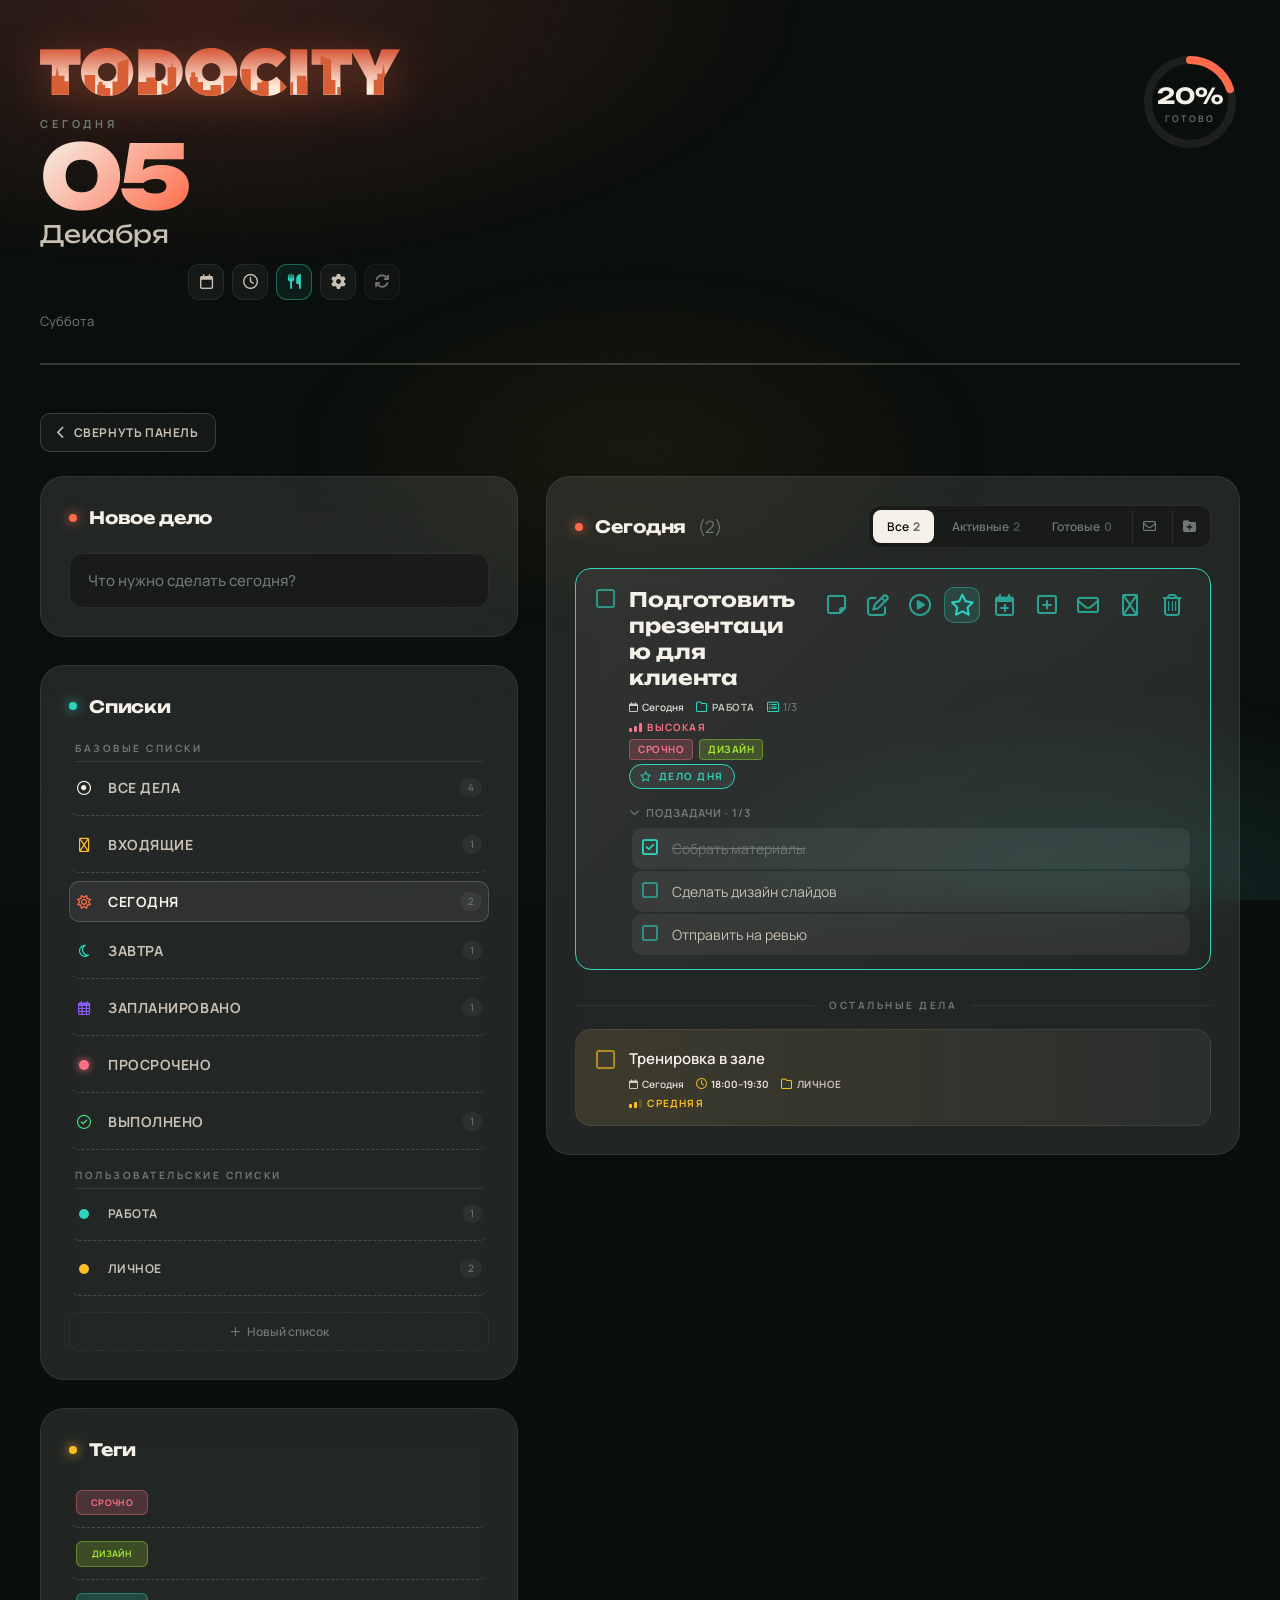
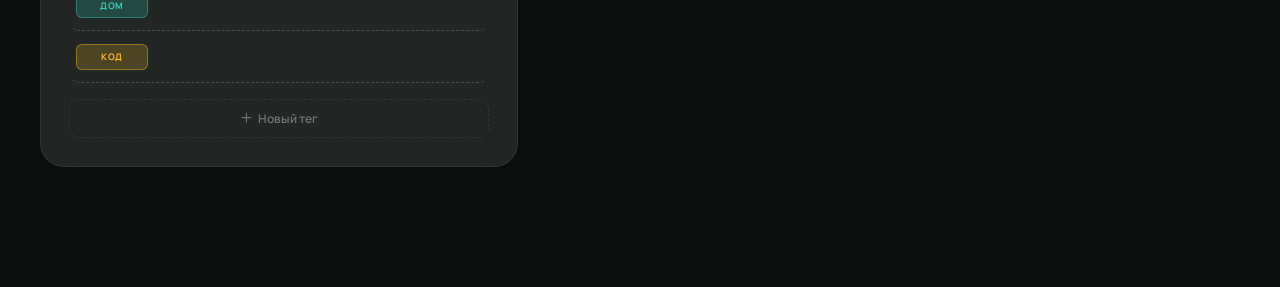
==== commit 9a9ed861: "TODOCITY: per-task share by email as interactive checklist + markdown export (main.js v46)" ====
--- a/index.html
+++ b/index.html
@@ -9,7 +9,7 @@
 <link href="https://fonts.googleapis.com/css2?family=Unbounded:wght@400;700;900&family=Manrope:wght@300;400;500;600;700;800&display=swap" rel="stylesheet">
 <link rel="stylesheet" href="https://cdnjs.cloudflare.com/ajax/libs/font-awesome/6.4.0/css/all.min.css">
 <link rel="stylesheet" href="style.css?v=43">
-<script src="main.js?v=44" defer></script>
+<script src="main.js?v=46" defer></script>
 </head>
 <body>
 <div class="app">
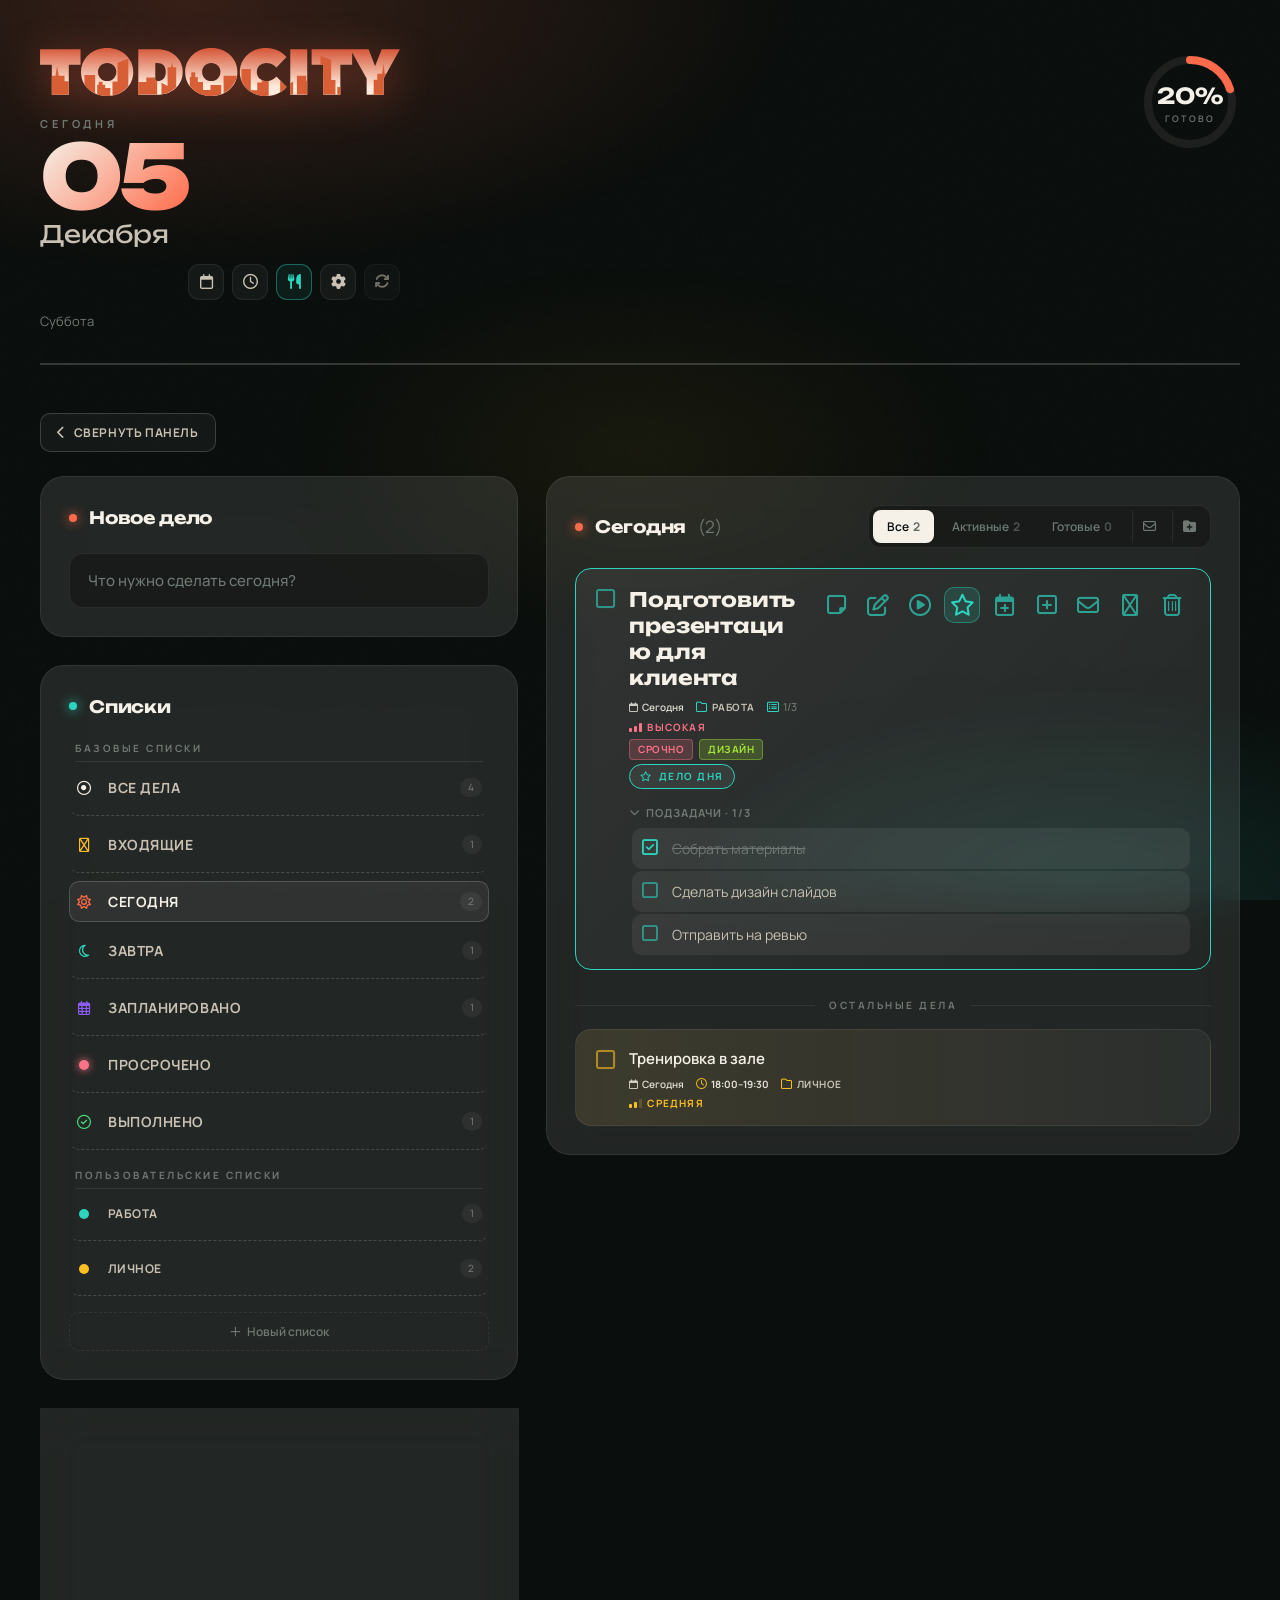
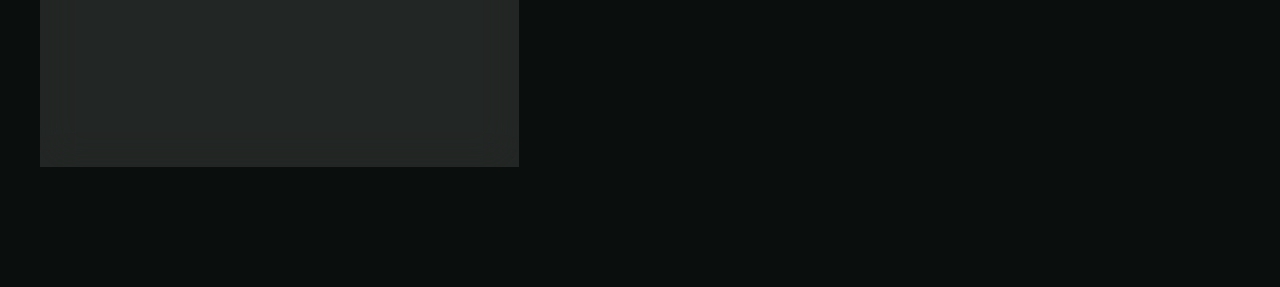
==== commit f04a0631: "TODOCITY: regenerate email logo PNG with margins - Y was cropped (main.js v48)" ====
--- a/index.html
+++ b/index.html
@@ -9,7 +9,7 @@
 <link href="https://fonts.googleapis.com/css2?family=Unbounded:wght@400;700;900&family=Manrope:wght@300;400;500;600;700;800&display=swap" rel="stylesheet">
 <link rel="stylesheet" href="https://cdnjs.cloudflare.com/ajax/libs/font-awesome/6.4.0/css/all.min.css">
 <link rel="stylesheet" href="style.css?v=43">
-<script src="main.js?v=46" defer></script>
+<script src="main.js?v=48" defer></script>
 </head>
 <body>
 <div class="app">
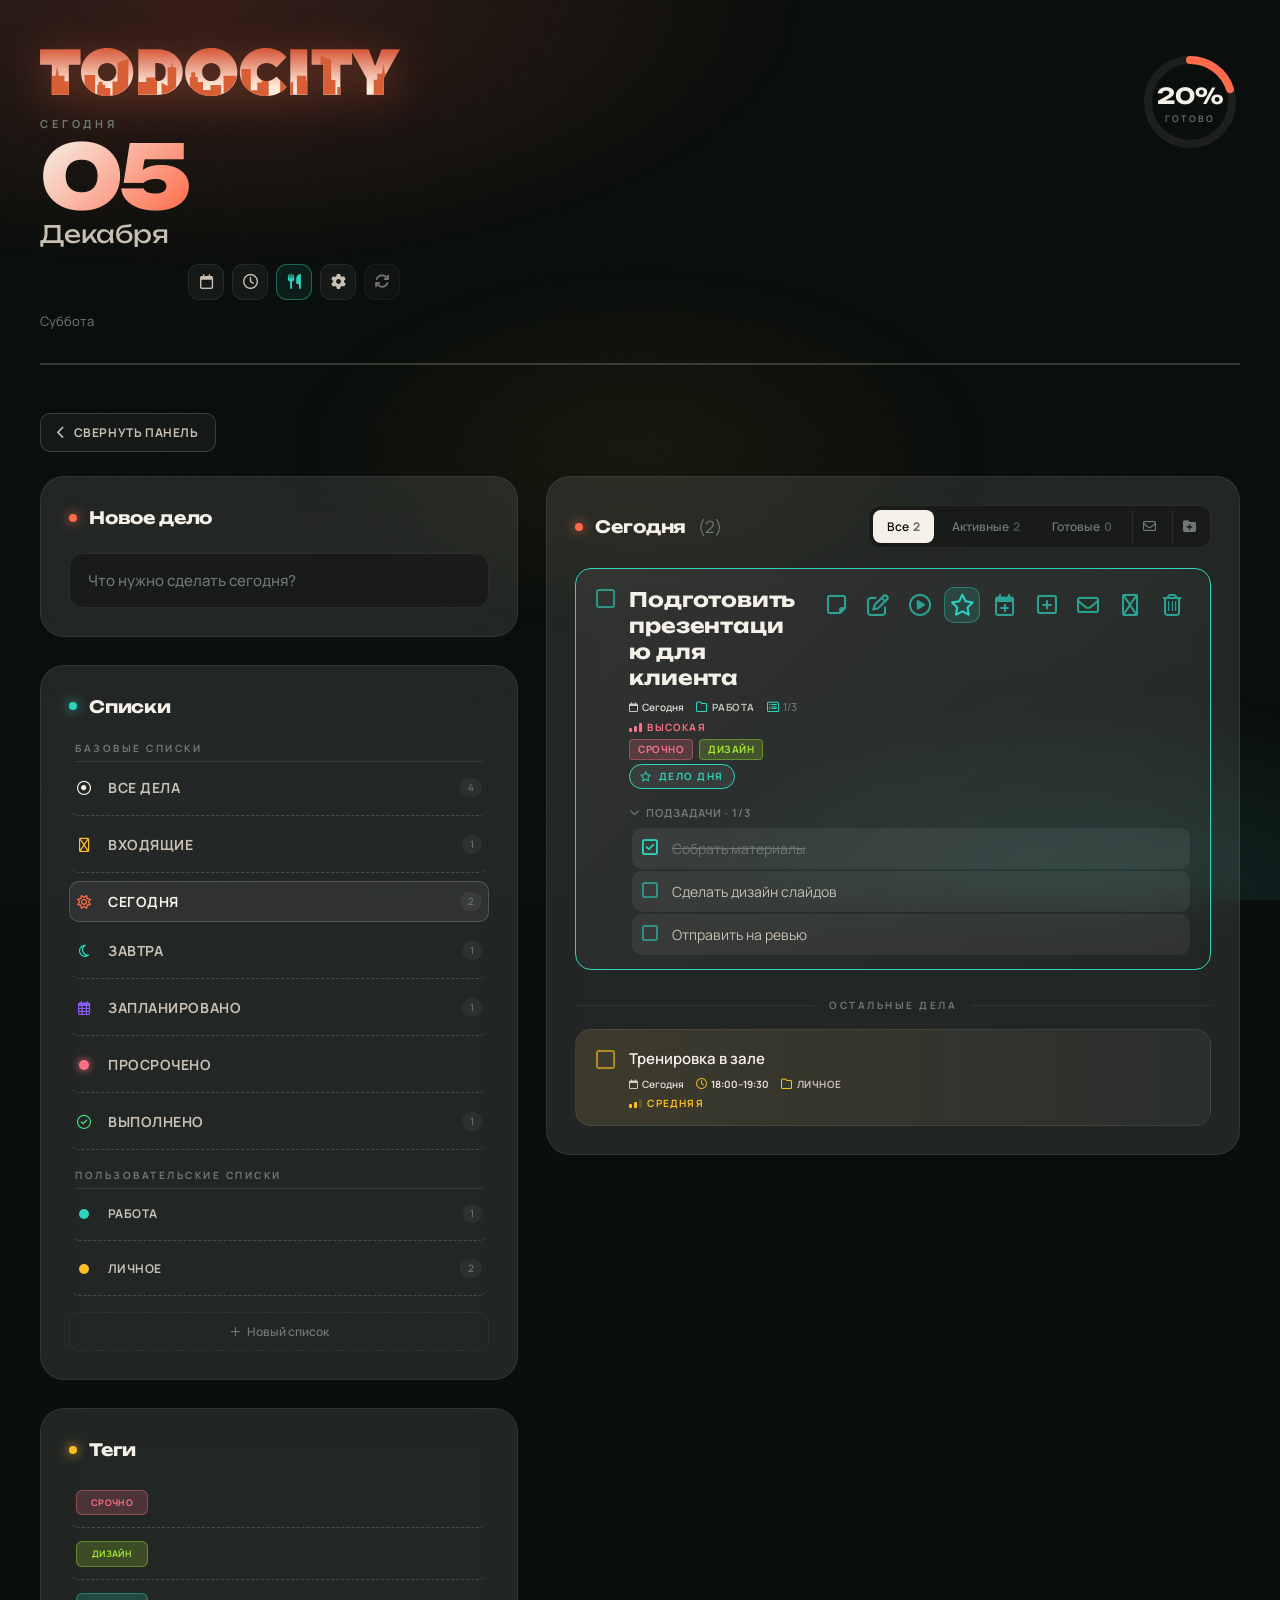
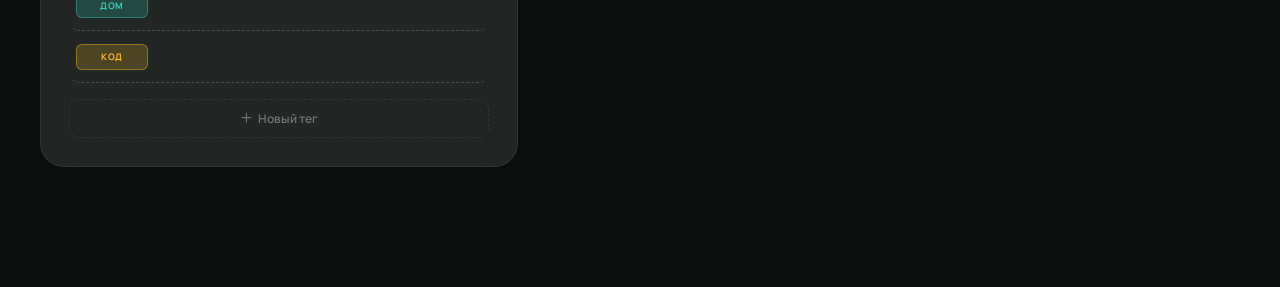
==== commit 4c1be4a4: "TODOCITY: export button icon fa-download instead of fa-file-arrow-down (main.js v49)" ====
--- a/index.html
+++ b/index.html
@@ -9,7 +9,7 @@
 <link href="https://fonts.googleapis.com/css2?family=Unbounded:wght@400;700;900&family=Manrope:wght@300;400;500;600;700;800&display=swap" rel="stylesheet">
 <link rel="stylesheet" href="https://cdnjs.cloudflare.com/ajax/libs/font-awesome/6.4.0/css/all.min.css">
 <link rel="stylesheet" href="style.css?v=43">
-<script src="main.js?v=48" defer></script>
+<script src="main.js?v=49" defer></script>
 </head>
 <body>
 <div class="app">
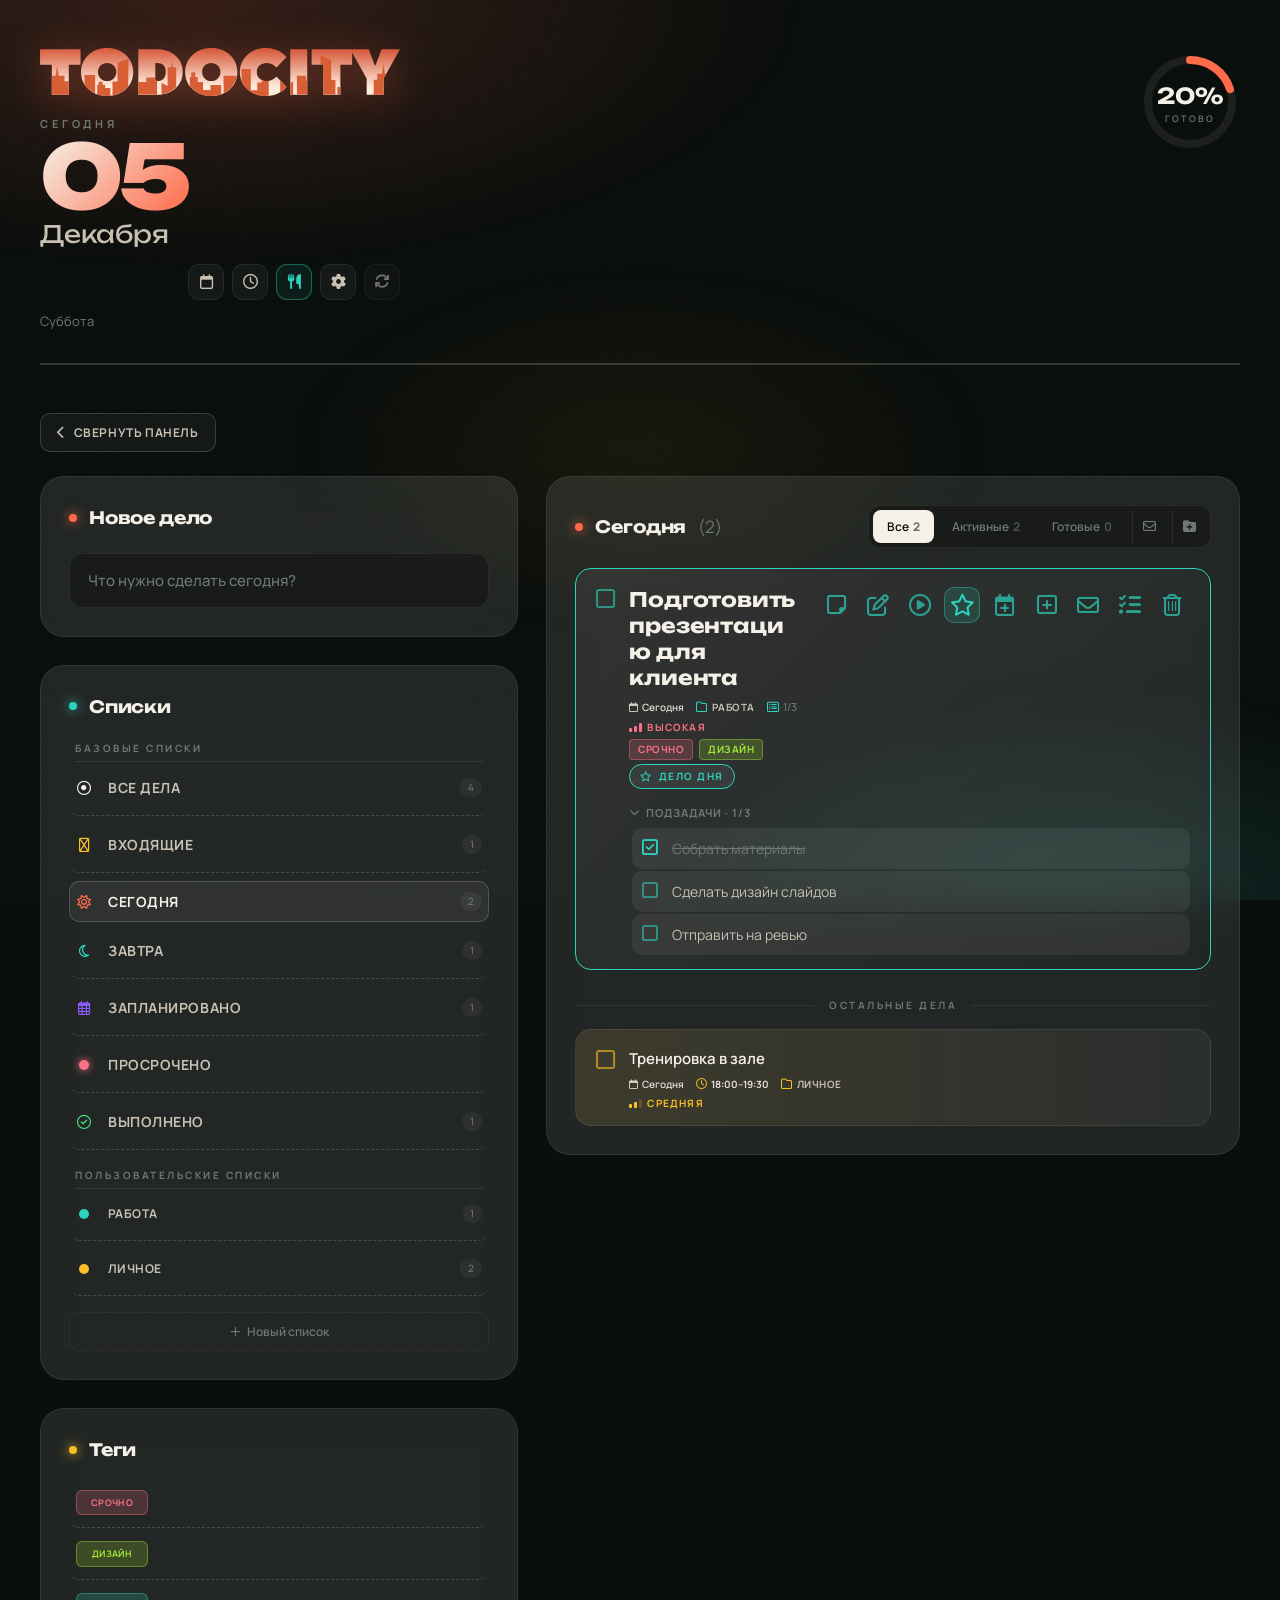
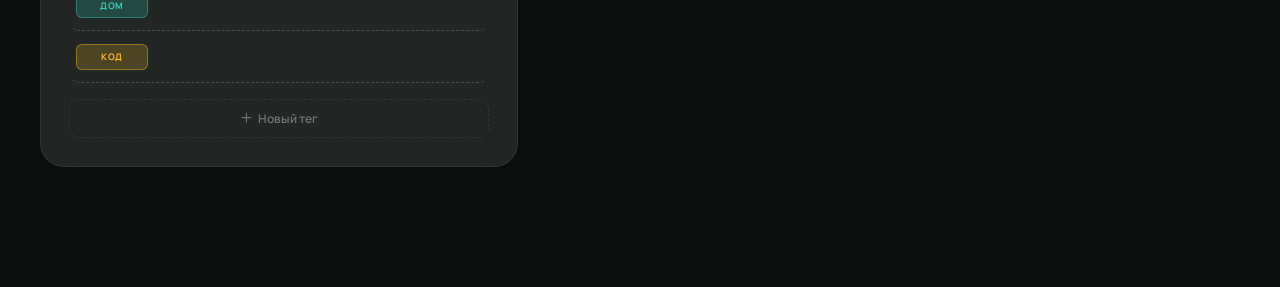
==== commit fb402179: "TODOCITY: export icon -> fa-list-check (checklist, thematic) (main.js v50)" ====
--- a/index.html
+++ b/index.html
@@ -9,7 +9,7 @@
 <link href="https://fonts.googleapis.com/css2?family=Unbounded:wght@400;700;900&family=Manrope:wght@300;400;500;600;700;800&display=swap" rel="stylesheet">
 <link rel="stylesheet" href="https://cdnjs.cloudflare.com/ajax/libs/font-awesome/6.4.0/css/all.min.css">
 <link rel="stylesheet" href="style.css?v=43">
-<script src="main.js?v=49" defer></script>
+<script src="main.js?v=50" defer></script>
 </head>
 <body>
 <div class="app">
